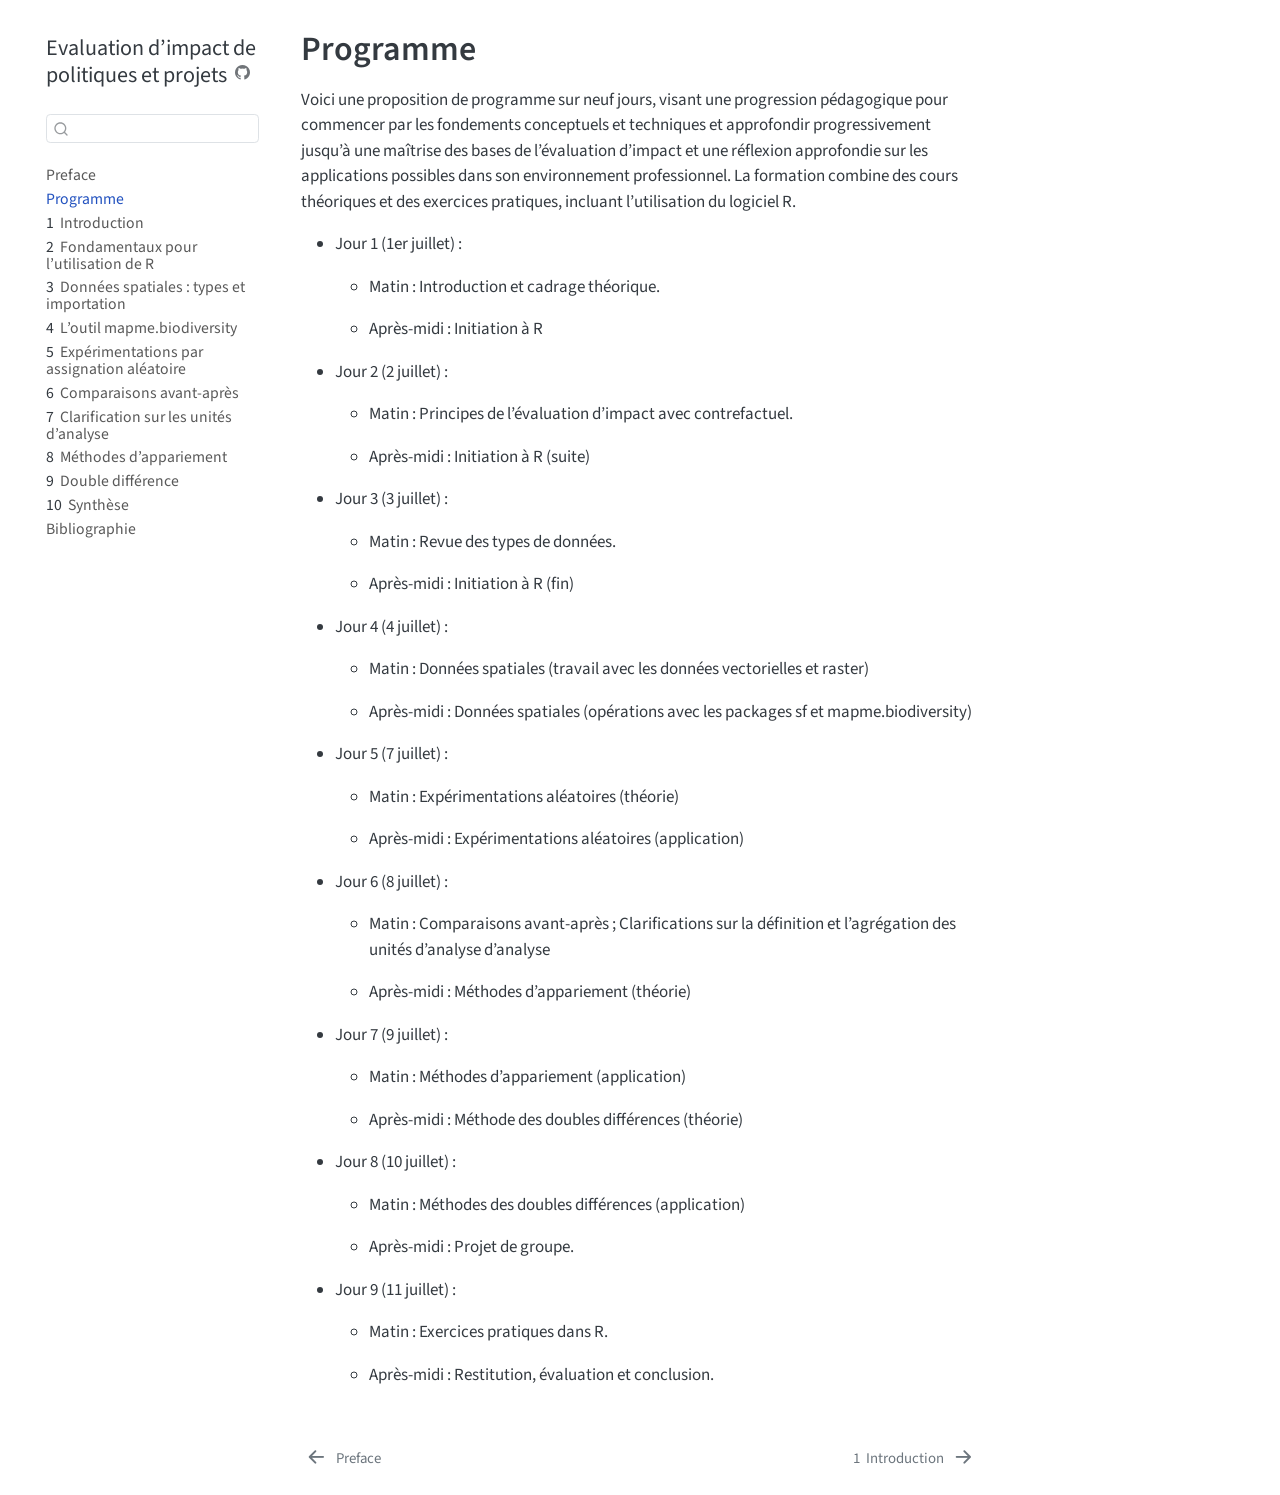
==== docs/00_programme.html @ 5f2aff47 "copy from statcap" ====
<!DOCTYPE html>
<html xmlns="http://www.w3.org/1999/xhtml" lang="en" xml:lang="en"><head>

<meta charset="utf-8">
<meta name="generator" content="quarto-1.6.42">

<meta name="viewport" content="width=device-width, initial-scale=1.0, user-scalable=yes">


<title>Programme – Evaluation d’impact de politiques et projets</title>
<style>
code{white-space: pre-wrap;}
span.smallcaps{font-variant: small-caps;}
div.columns{display: flex; gap: min(4vw, 1.5em);}
div.column{flex: auto; overflow-x: auto;}
div.hanging-indent{margin-left: 1.5em; text-indent: -1.5em;}
ul.task-list{list-style: none;}
ul.task-list li input[type="checkbox"] {
  width: 0.8em;
  margin: 0 0.8em 0.2em -1em; /* quarto-specific, see https://github.com/quarto-dev/quarto-cli/issues/4556 */ 
  vertical-align: middle;
}
</style>


<script src="site_libs/quarto-nav/quarto-nav.js"></script>
<script src="site_libs/quarto-nav/headroom.min.js"></script>
<script src="site_libs/clipboard/clipboard.min.js"></script>
<script src="site_libs/quarto-search/autocomplete.umd.js"></script>
<script src="site_libs/quarto-search/fuse.min.js"></script>
<script src="site_libs/quarto-search/quarto-search.js"></script>
<meta name="quarto:offset" content="./">
<link href="./01_introduction.html" rel="next">
<link href="./index.html" rel="prev">
<script src="site_libs/quarto-html/quarto.js"></script>
<script src="site_libs/quarto-html/popper.min.js"></script>
<script src="site_libs/quarto-html/tippy.umd.min.js"></script>
<script src="site_libs/quarto-html/anchor.min.js"></script>
<link href="site_libs/quarto-html/tippy.css" rel="stylesheet">
<link href="site_libs/quarto-html/quarto-syntax-highlighting-2f5df379a58b258e96c21c0638c20c03.css" rel="stylesheet" id="quarto-text-highlighting-styles">
<script src="site_libs/bootstrap/bootstrap.min.js"></script>
<link href="site_libs/bootstrap/bootstrap-icons.css" rel="stylesheet">
<link href="site_libs/bootstrap/bootstrap-8da5b4427184b79ecddefad3d342027e.min.css" rel="stylesheet" append-hash="true" id="quarto-bootstrap" data-mode="light">
<script id="quarto-search-options" type="application/json">{
  "location": "sidebar",
  "copy-button": false,
  "collapse-after": 3,
  "panel-placement": "start",
  "type": "textbox",
  "limit": 50,
  "keyboard-shortcut": [
    "f",
    "/",
    "s"
  ],
  "show-item-context": false,
  "language": {
    "search-no-results-text": "No results",
    "search-matching-documents-text": "matching documents",
    "search-copy-link-title": "Copy link to search",
    "search-hide-matches-text": "Hide additional matches",
    "search-more-match-text": "more match in this document",
    "search-more-matches-text": "more matches in this document",
    "search-clear-button-title": "Clear",
    "search-text-placeholder": "",
    "search-detached-cancel-button-title": "Cancel",
    "search-submit-button-title": "Submit",
    "search-label": "Search"
  }
}</script>


</head>

<body class="nav-sidebar floating">

<div id="quarto-search-results"></div>
  <header id="quarto-header" class="headroom fixed-top">
  <nav class="quarto-secondary-nav">
    <div class="container-fluid d-flex">
      <button type="button" class="quarto-btn-toggle btn" data-bs-toggle="collapse" role="button" data-bs-target=".quarto-sidebar-collapse-item" aria-controls="quarto-sidebar" aria-expanded="false" aria-label="Toggle sidebar navigation" onclick="if (window.quartoToggleHeadroom) { window.quartoToggleHeadroom(); }">
        <i class="bi bi-layout-text-sidebar-reverse"></i>
      </button>
        <nav class="quarto-page-breadcrumbs" aria-label="breadcrumb"><ol class="breadcrumb"><li class="breadcrumb-item"><a href="./00_programme.html">Programme</a></li></ol></nav>
        <a class="flex-grow-1" role="navigation" data-bs-toggle="collapse" data-bs-target=".quarto-sidebar-collapse-item" aria-controls="quarto-sidebar" aria-expanded="false" aria-label="Toggle sidebar navigation" onclick="if (window.quartoToggleHeadroom) { window.quartoToggleHeadroom(); }">      
        </a>
      <button type="button" class="btn quarto-search-button" aria-label="Search" onclick="window.quartoOpenSearch();">
        <i class="bi bi-search"></i>
      </button>
    </div>
  </nav>
</header>
<!-- content -->
<div id="quarto-content" class="quarto-container page-columns page-rows-contents page-layout-article">
<!-- sidebar -->
  <nav id="quarto-sidebar" class="sidebar collapse collapse-horizontal quarto-sidebar-collapse-item sidebar-navigation floating overflow-auto">
    <div class="pt-lg-2 mt-2 text-left sidebar-header">
    <div class="sidebar-title mb-0 py-0">
      <a href="./">Evaluation d’impact de politiques et projets</a> 
        <div class="sidebar-tools-main">
    <a href="https://github.com/BETSAKA/statcap_impact_training" title="Source Code" class="quarto-navigation-tool px-1" aria-label="Source Code"><i class="bi bi-github"></i></a>
</div>
    </div>
      </div>
        <div class="mt-2 flex-shrink-0 align-items-center">
        <div class="sidebar-search">
        <div id="quarto-search" class="" title="Search"></div>
        </div>
        </div>
    <div class="sidebar-menu-container"> 
    <ul class="list-unstyled mt-1">
        <li class="sidebar-item">
  <div class="sidebar-item-container"> 
  <a href="./index.html" class="sidebar-item-text sidebar-link">
 <span class="menu-text">Preface</span></a>
  </div>
</li>
        <li class="sidebar-item">
  <div class="sidebar-item-container"> 
  <a href="./00_programme.html" class="sidebar-item-text sidebar-link active">
 <span class="menu-text">Programme</span></a>
  </div>
</li>
        <li class="sidebar-item">
  <div class="sidebar-item-container"> 
  <a href="./01_introduction.html" class="sidebar-item-text sidebar-link">
 <span class="menu-text"><span class="chapter-number">1</span>&nbsp; <span class="chapter-title">Introduction</span></span></a>
  </div>
</li>
        <li class="sidebar-item">
  <div class="sidebar-item-container"> 
  <a href="./02_bases_R.html" class="sidebar-item-text sidebar-link">
 <span class="menu-text"><span class="chapter-number">2</span>&nbsp; <span class="chapter-title">Fondamentaux pour l’utilisation de R</span></span></a>
  </div>
</li>
        <li class="sidebar-item">
  <div class="sidebar-item-container"> 
  <a href="./03_geodata.html" class="sidebar-item-text sidebar-link">
 <span class="menu-text"><span class="chapter-number">3</span>&nbsp; <span class="chapter-title">Données spatiales : types et importation</span></span></a>
  </div>
</li>
        <li class="sidebar-item">
  <div class="sidebar-item-container"> 
  <a href="./04_mapme_biodiversity.html" class="sidebar-item-text sidebar-link">
 <span class="menu-text"><span class="chapter-number">4</span>&nbsp; <span class="chapter-title">L’outil mapme.biodiversity</span></span></a>
  </div>
</li>
        <li class="sidebar-item">
  <div class="sidebar-item-container"> 
  <a href="./05_experimentations_aleatoires.html" class="sidebar-item-text sidebar-link">
 <span class="menu-text"><span class="chapter-number">5</span>&nbsp; <span class="chapter-title">Expérimentations par assignation aléatoire</span></span></a>
  </div>
</li>
        <li class="sidebar-item">
  <div class="sidebar-item-container"> 
  <a href="./06_avant_apres.html" class="sidebar-item-text sidebar-link">
 <span class="menu-text"><span class="chapter-number">6</span>&nbsp; <span class="chapter-title">Comparaisons avant-après</span></span></a>
  </div>
</li>
        <li class="sidebar-item">
  <div class="sidebar-item-container"> 
  <a href="./07_unites_analyse.html" class="sidebar-item-text sidebar-link">
 <span class="menu-text"><span class="chapter-number">7</span>&nbsp; <span class="chapter-title">Clarification sur les unités d’analyse</span></span></a>
  </div>
</li>
        <li class="sidebar-item">
  <div class="sidebar-item-container"> 
  <a href="./08_appariement.html" class="sidebar-item-text sidebar-link">
 <span class="menu-text"><span class="chapter-number">8</span>&nbsp; <span class="chapter-title">Méthodes d’appariement</span></span></a>
  </div>
</li>
        <li class="sidebar-item">
  <div class="sidebar-item-container"> 
  <a href="./09_double_difference.html" class="sidebar-item-text sidebar-link">
 <span class="menu-text"><span class="chapter-number">9</span>&nbsp; <span class="chapter-title">Double différence</span></span></a>
  </div>
</li>
        <li class="sidebar-item">
  <div class="sidebar-item-container"> 
  <a href="./10_synthese.html" class="sidebar-item-text sidebar-link">
 <span class="menu-text"><span class="chapter-number">10</span>&nbsp; <span class="chapter-title">Synthèse</span></span></a>
  </div>
</li>
        <li class="sidebar-item">
  <div class="sidebar-item-container"> 
  <a href="./11_references.html" class="sidebar-item-text sidebar-link">
 <span class="menu-text">Bibliographie</span></a>
  </div>
</li>
    </ul>
    </div>
</nav>
<div id="quarto-sidebar-glass" class="quarto-sidebar-collapse-item" data-bs-toggle="collapse" data-bs-target=".quarto-sidebar-collapse-item"></div>
<!-- margin-sidebar -->
    <div id="quarto-margin-sidebar" class="sidebar margin-sidebar zindex-bottom">
        
    </div>
<!-- main -->
<main class="content" id="quarto-document-content">

<header id="title-block-header" class="quarto-title-block default">
<div class="quarto-title">
<h1 class="title">Programme</h1>
</div>



<div class="quarto-title-meta">

    
  
    
  </div>
  


</header>


<p>Voici une proposition de programme sur neuf jours, visant une progression pédagogique pour commencer par les fondements conceptuels et techniques et approfondir progressivement jusqu’à une maîtrise des bases de l’évaluation d’impact et une réflexion approfondie sur les applications possibles dans son environnement professionnel. La formation combine des cours théoriques et des exercices pratiques, incluant l’utilisation du logiciel R.</p>
<ul>
<li><p>Jour 1 (1er juillet) :</p>
<ul>
<li><p>Matin : Introduction et cadrage théorique.</p></li>
<li><p>Après-midi : Initiation à R</p></li>
</ul></li>
<li><p>Jour 2 (2 juillet) :</p>
<ul>
<li><p>Matin : Principes de l’évaluation d’impact avec contrefactuel.</p></li>
<li><p>Après-midi : Initiation à R (suite)</p></li>
</ul></li>
<li><p>Jour 3 (3 juillet) :</p>
<ul>
<li><p>Matin : Revue des types de données.</p></li>
<li><p>Après-midi : Initiation à R (fin)</p></li>
</ul></li>
<li><p>Jour 4 (4 juillet) :</p>
<ul>
<li><p>Matin : Données spatiales (travail avec les données vectorielles et raster)</p></li>
<li><p>Après-midi : Données spatiales (opérations avec les packages sf et mapme.biodiversity)</p></li>
</ul></li>
<li><p>Jour 5 (7 juillet) :</p>
<ul>
<li><p>Matin : Expérimentations aléatoires (théorie)</p></li>
<li><p>Après-midi : Expérimentations aléatoires (application)</p></li>
</ul></li>
<li><p>Jour 6 (8 juillet) :</p>
<ul>
<li><p>Matin : Comparaisons avant-après ; Clarifications sur la définition et l’agrégation des unités d’analyse d’analyse</p></li>
<li><p>Après-midi : Méthodes d’appariement (théorie)</p></li>
</ul></li>
<li><p>Jour 7 (9 juillet) :</p>
<ul>
<li><p>Matin : Méthodes d’appariement (application)</p></li>
<li><p>Après-midi : Méthode des doubles différences (théorie)</p></li>
</ul></li>
<li><p>Jour 8 (10 juillet) :</p>
<ul>
<li><p>Matin : Méthodes des doubles différences (application)</p></li>
<li><p>Après-midi : Projet de groupe.</p></li>
</ul></li>
<li><p>Jour 9 (11 juillet) :</p>
<ul>
<li><p>Matin : Exercices pratiques dans R.</p></li>
<li><p>Après-midi : Restitution, évaluation et conclusion.</p></li>
</ul></li>
</ul>



</main> <!-- /main -->
<script id="quarto-html-after-body" type="application/javascript">
window.document.addEventListener("DOMContentLoaded", function (event) {
  const toggleBodyColorMode = (bsSheetEl) => {
    const mode = bsSheetEl.getAttribute("data-mode");
    const bodyEl = window.document.querySelector("body");
    if (mode === "dark") {
      bodyEl.classList.add("quarto-dark");
      bodyEl.classList.remove("quarto-light");
    } else {
      bodyEl.classList.add("quarto-light");
      bodyEl.classList.remove("quarto-dark");
    }
  }
  const toggleBodyColorPrimary = () => {
    const bsSheetEl = window.document.querySelector("link#quarto-bootstrap");
    if (bsSheetEl) {
      toggleBodyColorMode(bsSheetEl);
    }
  }
  toggleBodyColorPrimary();  
  const icon = "";
  const anchorJS = new window.AnchorJS();
  anchorJS.options = {
    placement: 'right',
    icon: icon
  };
  anchorJS.add('.anchored');
  const isCodeAnnotation = (el) => {
    for (const clz of el.classList) {
      if (clz.startsWith('code-annotation-')) {                     
        return true;
      }
    }
    return false;
  }
  const onCopySuccess = function(e) {
    // button target
    const button = e.trigger;
    // don't keep focus
    button.blur();
    // flash "checked"
    button.classList.add('code-copy-button-checked');
    var currentTitle = button.getAttribute("title");
    button.setAttribute("title", "Copied!");
    let tooltip;
    if (window.bootstrap) {
      button.setAttribute("data-bs-toggle", "tooltip");
      button.setAttribute("data-bs-placement", "left");
      button.setAttribute("data-bs-title", "Copied!");
      tooltip = new bootstrap.Tooltip(button, 
        { trigger: "manual", 
          customClass: "code-copy-button-tooltip",
          offset: [0, -8]});
      tooltip.show();    
    }
    setTimeout(function() {
      if (tooltip) {
        tooltip.hide();
        button.removeAttribute("data-bs-title");
        button.removeAttribute("data-bs-toggle");
        button.removeAttribute("data-bs-placement");
      }
      button.setAttribute("title", currentTitle);
      button.classList.remove('code-copy-button-checked');
    }, 1000);
    // clear code selection
    e.clearSelection();
  }
  const getTextToCopy = function(trigger) {
      const codeEl = trigger.previousElementSibling.cloneNode(true);
      for (const childEl of codeEl.children) {
        if (isCodeAnnotation(childEl)) {
          childEl.remove();
        }
      }
      return codeEl.innerText;
  }
  const clipboard = new window.ClipboardJS('.code-copy-button:not([data-in-quarto-modal])', {
    text: getTextToCopy
  });
  clipboard.on('success', onCopySuccess);
  if (window.document.getElementById('quarto-embedded-source-code-modal')) {
    const clipboardModal = new window.ClipboardJS('.code-copy-button[data-in-quarto-modal]', {
      text: getTextToCopy,
      container: window.document.getElementById('quarto-embedded-source-code-modal')
    });
    clipboardModal.on('success', onCopySuccess);
  }
    var localhostRegex = new RegExp(/^(?:http|https):\/\/localhost\:?[0-9]*\//);
    var mailtoRegex = new RegExp(/^mailto:/);
      var filterRegex = new RegExp("https:\/\/github\.com\/BETSAKA\/statcap_impact_training\/");
    var isInternal = (href) => {
        return filterRegex.test(href) || localhostRegex.test(href) || mailtoRegex.test(href);
    }
    // Inspect non-navigation links and adorn them if external
 	var links = window.document.querySelectorAll('a[href]:not(.nav-link):not(.navbar-brand):not(.toc-action):not(.sidebar-link):not(.sidebar-item-toggle):not(.pagination-link):not(.no-external):not([aria-hidden]):not(.dropdown-item):not(.quarto-navigation-tool):not(.about-link)');
    for (var i=0; i<links.length; i++) {
      const link = links[i];
      if (!isInternal(link.href)) {
        // undo the damage that might have been done by quarto-nav.js in the case of
        // links that we want to consider external
        if (link.dataset.originalHref !== undefined) {
          link.href = link.dataset.originalHref;
        }
      }
    }
  function tippyHover(el, contentFn, onTriggerFn, onUntriggerFn) {
    const config = {
      allowHTML: true,
      maxWidth: 500,
      delay: 100,
      arrow: false,
      appendTo: function(el) {
          return el.parentElement;
      },
      interactive: true,
      interactiveBorder: 10,
      theme: 'quarto',
      placement: 'bottom-start',
    };
    if (contentFn) {
      config.content = contentFn;
    }
    if (onTriggerFn) {
      config.onTrigger = onTriggerFn;
    }
    if (onUntriggerFn) {
      config.onUntrigger = onUntriggerFn;
    }
    window.tippy(el, config); 
  }
  const noterefs = window.document.querySelectorAll('a[role="doc-noteref"]');
  for (var i=0; i<noterefs.length; i++) {
    const ref = noterefs[i];
    tippyHover(ref, function() {
      // use id or data attribute instead here
      let href = ref.getAttribute('data-footnote-href') || ref.getAttribute('href');
      try { href = new URL(href).hash; } catch {}
      const id = href.replace(/^#\/?/, "");
      const note = window.document.getElementById(id);
      if (note) {
        return note.innerHTML;
      } else {
        return "";
      }
    });
  }
  const xrefs = window.document.querySelectorAll('a.quarto-xref');
  const processXRef = (id, note) => {
    // Strip column container classes
    const stripColumnClz = (el) => {
      el.classList.remove("page-full", "page-columns");
      if (el.children) {
        for (const child of el.children) {
          stripColumnClz(child);
        }
      }
    }
    stripColumnClz(note)
    if (id === null || id.startsWith('sec-')) {
      // Special case sections, only their first couple elements
      const container = document.createElement("div");
      if (note.children && note.children.length > 2) {
        container.appendChild(note.children[0].cloneNode(true));
        for (let i = 1; i < note.children.length; i++) {
          const child = note.children[i];
          if (child.tagName === "P" && child.innerText === "") {
            continue;
          } else {
            container.appendChild(child.cloneNode(true));
            break;
          }
        }
        if (window.Quarto?.typesetMath) {
          window.Quarto.typesetMath(container);
        }
        return container.innerHTML
      } else {
        if (window.Quarto?.typesetMath) {
          window.Quarto.typesetMath(note);
        }
        return note.innerHTML;
      }
    } else {
      // Remove any anchor links if they are present
      const anchorLink = note.querySelector('a.anchorjs-link');
      if (anchorLink) {
        anchorLink.remove();
      }
      if (window.Quarto?.typesetMath) {
        window.Quarto.typesetMath(note);
      }
      if (note.classList.contains("callout")) {
        return note.outerHTML;
      } else {
        return note.innerHTML;
      }
    }
  }
  for (var i=0; i<xrefs.length; i++) {
    const xref = xrefs[i];
    tippyHover(xref, undefined, function(instance) {
      instance.disable();
      let url = xref.getAttribute('href');
      let hash = undefined; 
      if (url.startsWith('#')) {
        hash = url;
      } else {
        try { hash = new URL(url).hash; } catch {}
      }
      if (hash) {
        const id = hash.replace(/^#\/?/, "");
        const note = window.document.getElementById(id);
        if (note !== null) {
          try {
            const html = processXRef(id, note.cloneNode(true));
            instance.setContent(html);
          } finally {
            instance.enable();
            instance.show();
          }
        } else {
          // See if we can fetch this
          fetch(url.split('#')[0])
          .then(res => res.text())
          .then(html => {
            const parser = new DOMParser();
            const htmlDoc = parser.parseFromString(html, "text/html");
            const note = htmlDoc.getElementById(id);
            if (note !== null) {
              const html = processXRef(id, note);
              instance.setContent(html);
            } 
          }).finally(() => {
            instance.enable();
            instance.show();
          });
        }
      } else {
        // See if we can fetch a full url (with no hash to target)
        // This is a special case and we should probably do some content thinning / targeting
        fetch(url)
        .then(res => res.text())
        .then(html => {
          const parser = new DOMParser();
          const htmlDoc = parser.parseFromString(html, "text/html");
          const note = htmlDoc.querySelector('main.content');
          if (note !== null) {
            // This should only happen for chapter cross references
            // (since there is no id in the URL)
            // remove the first header
            if (note.children.length > 0 && note.children[0].tagName === "HEADER") {
              note.children[0].remove();
            }
            const html = processXRef(null, note);
            instance.setContent(html);
          } 
        }).finally(() => {
          instance.enable();
          instance.show();
        });
      }
    }, function(instance) {
    });
  }
      let selectedAnnoteEl;
      const selectorForAnnotation = ( cell, annotation) => {
        let cellAttr = 'data-code-cell="' + cell + '"';
        let lineAttr = 'data-code-annotation="' +  annotation + '"';
        const selector = 'span[' + cellAttr + '][' + lineAttr + ']';
        return selector;
      }
      const selectCodeLines = (annoteEl) => {
        const doc = window.document;
        const targetCell = annoteEl.getAttribute("data-target-cell");
        const targetAnnotation = annoteEl.getAttribute("data-target-annotation");
        const annoteSpan = window.document.querySelector(selectorForAnnotation(targetCell, targetAnnotation));
        const lines = annoteSpan.getAttribute("data-code-lines").split(",");
        const lineIds = lines.map((line) => {
          return targetCell + "-" + line;
        })
        let top = null;
        let height = null;
        let parent = null;
        if (lineIds.length > 0) {
            //compute the position of the single el (top and bottom and make a div)
            const el = window.document.getElementById(lineIds[0]);
            top = el.offsetTop;
            height = el.offsetHeight;
            parent = el.parentElement.parentElement;
          if (lineIds.length > 1) {
            const lastEl = window.document.getElementById(lineIds[lineIds.length - 1]);
            const bottom = lastEl.offsetTop + lastEl.offsetHeight;
            height = bottom - top;
          }
          if (top !== null && height !== null && parent !== null) {
            // cook up a div (if necessary) and position it 
            let div = window.document.getElementById("code-annotation-line-highlight");
            if (div === null) {
              div = window.document.createElement("div");
              div.setAttribute("id", "code-annotation-line-highlight");
              div.style.position = 'absolute';
              parent.appendChild(div);
            }
            div.style.top = top - 2 + "px";
            div.style.height = height + 4 + "px";
            div.style.left = 0;
            let gutterDiv = window.document.getElementById("code-annotation-line-highlight-gutter");
            if (gutterDiv === null) {
              gutterDiv = window.document.createElement("div");
              gutterDiv.setAttribute("id", "code-annotation-line-highlight-gutter");
              gutterDiv.style.position = 'absolute';
              const codeCell = window.document.getElementById(targetCell);
              const gutter = codeCell.querySelector('.code-annotation-gutter');
              gutter.appendChild(gutterDiv);
            }
            gutterDiv.style.top = top - 2 + "px";
            gutterDiv.style.height = height + 4 + "px";
          }
          selectedAnnoteEl = annoteEl;
        }
      };
      const unselectCodeLines = () => {
        const elementsIds = ["code-annotation-line-highlight", "code-annotation-line-highlight-gutter"];
        elementsIds.forEach((elId) => {
          const div = window.document.getElementById(elId);
          if (div) {
            div.remove();
          }
        });
        selectedAnnoteEl = undefined;
      };
        // Handle positioning of the toggle
    window.addEventListener(
      "resize",
      throttle(() => {
        elRect = undefined;
        if (selectedAnnoteEl) {
          selectCodeLines(selectedAnnoteEl);
        }
      }, 10)
    );
    function throttle(fn, ms) {
    let throttle = false;
    let timer;
      return (...args) => {
        if(!throttle) { // first call gets through
            fn.apply(this, args);
            throttle = true;
        } else { // all the others get throttled
            if(timer) clearTimeout(timer); // cancel #2
            timer = setTimeout(() => {
              fn.apply(this, args);
              timer = throttle = false;
            }, ms);
        }
      };
    }
      // Attach click handler to the DT
      const annoteDls = window.document.querySelectorAll('dt[data-target-cell]');
      for (const annoteDlNode of annoteDls) {
        annoteDlNode.addEventListener('click', (event) => {
          const clickedEl = event.target;
          if (clickedEl !== selectedAnnoteEl) {
            unselectCodeLines();
            const activeEl = window.document.querySelector('dt[data-target-cell].code-annotation-active');
            if (activeEl) {
              activeEl.classList.remove('code-annotation-active');
            }
            selectCodeLines(clickedEl);
            clickedEl.classList.add('code-annotation-active');
          } else {
            // Unselect the line
            unselectCodeLines();
            clickedEl.classList.remove('code-annotation-active');
          }
        });
      }
  const findCites = (el) => {
    const parentEl = el.parentElement;
    if (parentEl) {
      const cites = parentEl.dataset.cites;
      if (cites) {
        return {
          el,
          cites: cites.split(' ')
        };
      } else {
        return findCites(el.parentElement)
      }
    } else {
      return undefined;
    }
  };
  var bibliorefs = window.document.querySelectorAll('a[role="doc-biblioref"]');
  for (var i=0; i<bibliorefs.length; i++) {
    const ref = bibliorefs[i];
    const citeInfo = findCites(ref);
    if (citeInfo) {
      tippyHover(citeInfo.el, function() {
        var popup = window.document.createElement('div');
        citeInfo.cites.forEach(function(cite) {
          var citeDiv = window.document.createElement('div');
          citeDiv.classList.add('hanging-indent');
          citeDiv.classList.add('csl-entry');
          var biblioDiv = window.document.getElementById('ref-' + cite);
          if (biblioDiv) {
            citeDiv.innerHTML = biblioDiv.innerHTML;
          }
          popup.appendChild(citeDiv);
        });
        return popup.innerHTML;
      });
    }
  }
});
</script>
<nav class="page-navigation">
  <div class="nav-page nav-page-previous">
      <a href="./index.html" class="pagination-link" aria-label="Preface">
        <i class="bi bi-arrow-left-short"></i> <span class="nav-page-text">Preface</span>
      </a>          
  </div>
  <div class="nav-page nav-page-next">
      <a href="./01_introduction.html" class="pagination-link" aria-label="Introduction">
        <span class="nav-page-text"><span class="chapter-number">1</span>&nbsp; <span class="chapter-title">Introduction</span></span> <i class="bi bi-arrow-right-short"></i>
      </a>
  </div>
</nav>
</div> <!-- /content -->




</body></html>
---- docs/site_libs/quarto-html/tippy.css ----
.tippy-box[data-animation=fade][data-state=hidden]{opacity:0}[data-tippy-root]{max-width:calc(100vw - 10px)}.tippy-box{position:relative;background-color:#333;color:#fff;border-radius:4px;font-size:14px;line-height:1.4;white-space:normal;outline:0;transition-property:transform,visibility,opacity}.tippy-box[data-placement^=top]>.tippy-arrow{bottom:0}.tippy-box[data-placement^=top]>.tippy-arrow:before{bottom:-7px;left:0;border-width:8px 8px 0;border-top-color:initial;transform-origin:center top}.tippy-box[data-placement^=bottom]>.tippy-arrow{top:0}.tippy-box[data-placement^=bottom]>.tippy-arrow:before{top:-7px;left:0;border-width:0 8px 8px;border-bottom-color:initial;transform-origin:center bottom}.tippy-box[data-placement^=left]>.tippy-arrow{right:0}.tippy-box[data-placement^=left]>.tippy-arrow:before{border-width:8px 0 8px 8px;border-left-color:initial;right:-7px;transform-origin:center left}.tippy-box[data-placement^=right]>.tippy-arrow{left:0}.tippy-box[data-placement^=right]>.tippy-arrow:before{left:-7px;border-width:8px 8px 8px 0;border-right-color:initial;transform-origin:center right}.tippy-box[data-inertia][data-state=visible]{transition-timing-function:cubic-bezier(.54,1.5,.38,1.11)}.tippy-arrow{width:16px;height:16px;color:#333}.tippy-arrow:before{content:"";position:absolute;border-color:transparent;border-style:solid}.tippy-content{position:relative;padding:5px 9px;z-index:1}
---- docs/site_libs/quarto-html/quarto-syntax-highlighting-2f5df379a58b258e96c21c0638c20c03.css ----
/* quarto syntax highlight colors */
:root {
  --quarto-hl-ot-color: #003B4F;
  --quarto-hl-at-color: #657422;
  --quarto-hl-ss-color: #20794D;
  --quarto-hl-an-color: #5E5E5E;
  --quarto-hl-fu-color: #4758AB;
  --quarto-hl-st-color: #20794D;
  --quarto-hl-cf-color: #003B4F;
  --quarto-hl-op-color: #5E5E5E;
  --quarto-hl-er-color: #AD0000;
  --quarto-hl-bn-color: #AD0000;
  --quarto-hl-al-color: #AD0000;
  --quarto-hl-va-color: #111111;
  --quarto-hl-bu-color: inherit;
  --quarto-hl-ex-color: inherit;
  --quarto-hl-pp-color: #AD0000;
  --quarto-hl-in-color: #5E5E5E;
  --quarto-hl-vs-color: #20794D;
  --quarto-hl-wa-color: #5E5E5E;
  --quarto-hl-do-color: #5E5E5E;
  --quarto-hl-im-color: #00769E;
  --quarto-hl-ch-color: #20794D;
  --quarto-hl-dt-color: #AD0000;
  --quarto-hl-fl-color: #AD0000;
  --quarto-hl-co-color: #5E5E5E;
  --quarto-hl-cv-color: #5E5E5E;
  --quarto-hl-cn-color: #8f5902;
  --quarto-hl-sc-color: #5E5E5E;
  --quarto-hl-dv-color: #AD0000;
  --quarto-hl-kw-color: #003B4F;
}

/* other quarto variables */
:root {
  --quarto-font-monospace: SFMono-Regular, Menlo, Monaco, Consolas, "Liberation Mono", "Courier New", monospace;
}

pre > code.sourceCode > span {
  color: #003B4F;
}

code span {
  color: #003B4F;
}

code.sourceCode > span {
  color: #003B4F;
}

div.sourceCode,
div.sourceCode pre.sourceCode {
  color: #003B4F;
}

code span.ot {
  color: #003B4F;
  font-style: inherit;
}

code span.at {
  color: #657422;
  font-style: inherit;
}

code span.ss {
  color: #20794D;
  font-style: inherit;
}

code span.an {
  color: #5E5E5E;
  font-style: inherit;
}

code span.fu {
  color: #4758AB;
  font-style: inherit;
}

code span.st {
  color: #20794D;
  font-style: inherit;
}

code span.cf {
  color: #003B4F;
  font-weight: bold;
  font-style: inherit;
}

code span.op {
  color: #5E5E5E;
  font-style: inherit;
}

code span.er {
  color: #AD0000;
  font-style: inherit;
}

code span.bn {
  color: #AD0000;
  font-style: inherit;
}

code span.al {
  color: #AD0000;
  font-style: inherit;
}

code span.va {
  color: #111111;
  font-style: inherit;
}

code span.bu {
  font-style: inherit;
}

code span.ex {
  font-style: inherit;
}

code span.pp {
  color: #AD0000;
  font-style: inherit;
}

code span.in {
  color: #5E5E5E;
  font-style: inherit;
}

code span.vs {
  color: #20794D;
  font-style: inherit;
}

code span.wa {
  color: #5E5E5E;
  font-style: italic;
}

code span.do {
  color: #5E5E5E;
  font-style: italic;
}

code span.im {
  color: #00769E;
  font-style: inherit;
}

code span.ch {
  color: #20794D;
  font-style: inherit;
}

code span.dt {
  color: #AD0000;
  font-style: inherit;
}

code span.fl {
  color: #AD0000;
  font-style: inherit;
}

code span.co {
  color: #5E5E5E;
  font-style: inherit;
}

code span.cv {
  color: #5E5E5E;
  font-style: italic;
}

code span.cn {
  color: #8f5902;
  font-style: inherit;
}

code span.sc {
  color: #5E5E5E;
  font-style: inherit;
}

code span.dv {
  color: #AD0000;
  font-style: inherit;
}

code span.kw {
  color: #003B4F;
  font-weight: bold;
  font-style: inherit;
}

.prevent-inlining {
  content: "</";
}

/*# sourceMappingURL=35eb38a806ee71ea6d2563be2308c832.css.map */
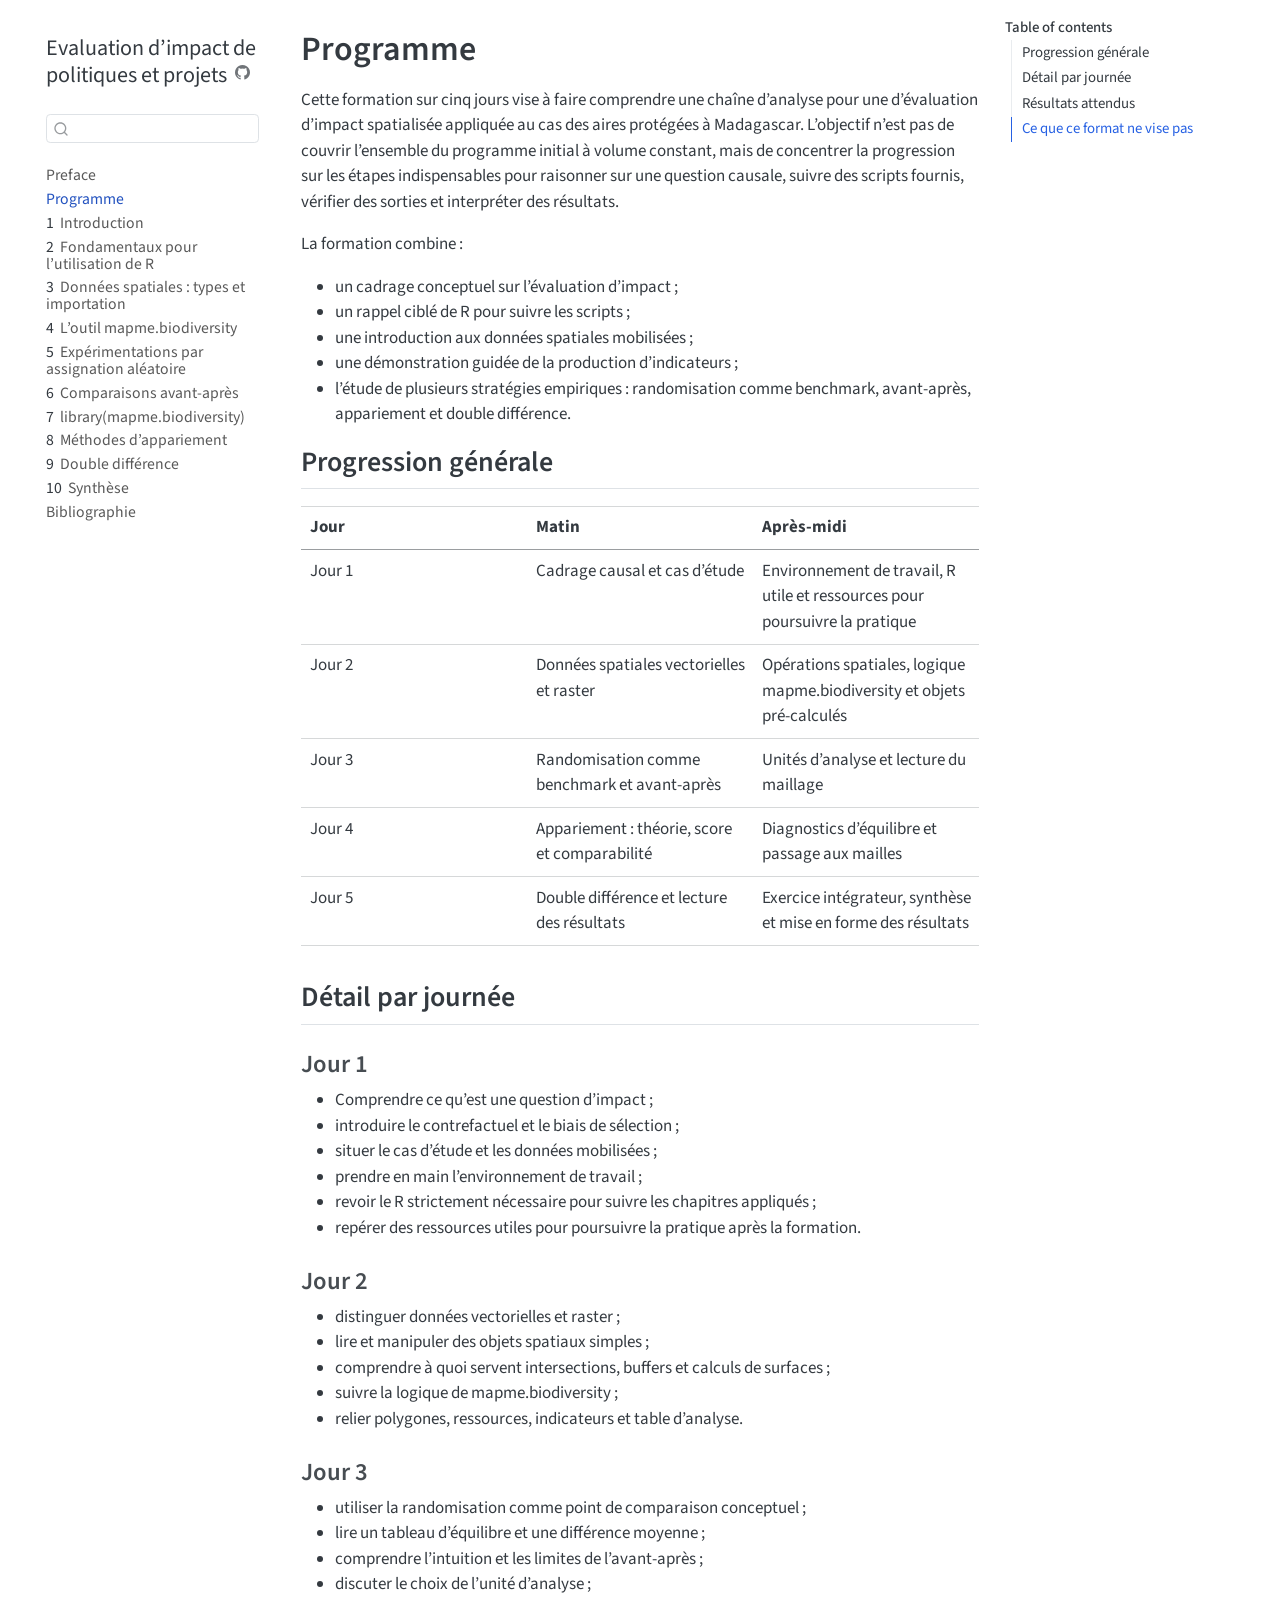
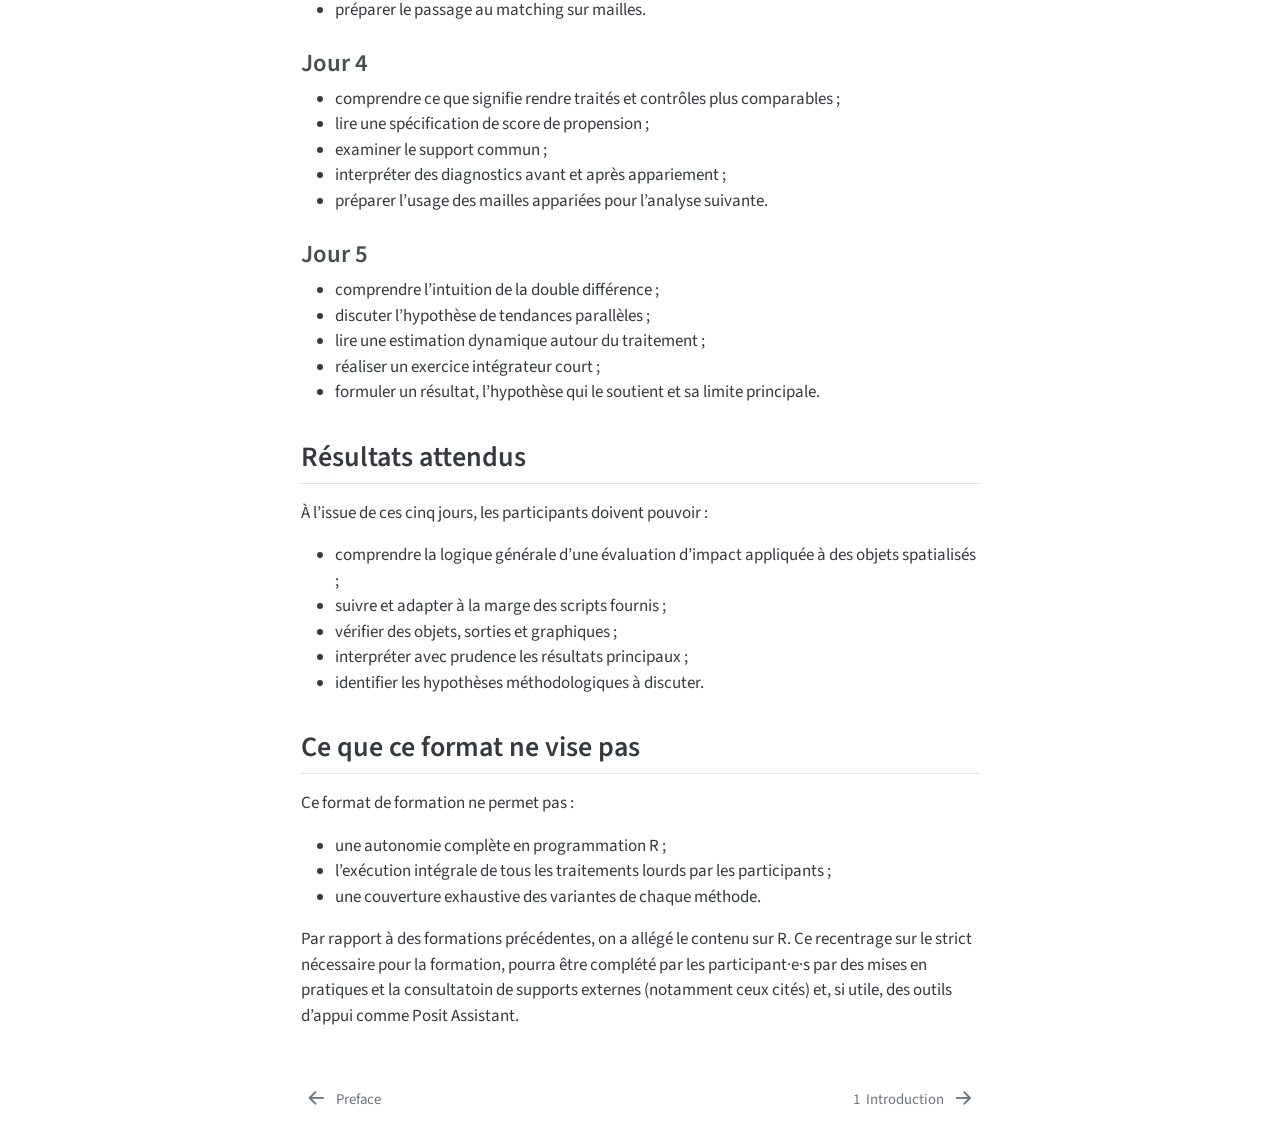
==== commit cd8f68ba: "rerender" ====
--- a/docs/00_programme.html
+++ b/docs/00_programme.html
@@ -2,13 +2,16 @@
 <html xmlns="http://www.w3.org/1999/xhtml" lang="en" xml:lang="en"><head>
 
 <meta charset="utf-8">
-<meta name="generator" content="quarto-1.6.42">
+<meta name="generator" content="quarto-1.9.37">
 
 <meta name="viewport" content="width=device-width, initial-scale=1.0, user-scalable=yes">
 
 
 <title>Programme – Evaluation d’impact de politiques et projets</title>
 <style>
+/* Default styles provided by pandoc.
+** See https://pandoc.org/MANUAL.html#variables-for-html for config info.
+*/
 code{white-space: pre-wrap;}
 span.smallcaps{font-variant: small-caps;}
 div.columns{display: flex; gap: min(4vw, 1.5em);}
@@ -32,15 +35,16 @@
 <meta name="quarto:offset" content="./">
 <link href="./01_introduction.html" rel="next">
 <link href="./index.html" rel="prev">
-<script src="site_libs/quarto-html/quarto.js"></script>
+<script src="site_libs/quarto-html/quarto.js" type="module"></script>
+<script src="site_libs/quarto-html/tabsets/tabsets.js" type="module"></script>
 <script src="site_libs/quarto-html/popper.min.js"></script>
 <script src="site_libs/quarto-html/tippy.umd.min.js"></script>
 <script src="site_libs/quarto-html/anchor.min.js"></script>
 <link href="site_libs/quarto-html/tippy.css" rel="stylesheet">
-<link href="site_libs/quarto-html/quarto-syntax-highlighting-2f5df379a58b258e96c21c0638c20c03.css" rel="stylesheet" id="quarto-text-highlighting-styles">
+<link href="site_libs/quarto-html/quarto-syntax-highlighting-7f8f88aac4f3542376d5c11b86a4c14d.css" rel="stylesheet" id="quarto-text-highlighting-styles">
 <script src="site_libs/bootstrap/bootstrap.min.js"></script>
 <link href="site_libs/bootstrap/bootstrap-icons.css" rel="stylesheet">
-<link href="site_libs/bootstrap/bootstrap-8da5b4427184b79ecddefad3d342027e.min.css" rel="stylesheet" append-hash="true" id="quarto-bootstrap" data-mode="light">
+<link href="site_libs/bootstrap/bootstrap-42dbb3e0b7494ecd87b8c353a4276dc5.min.css" rel="stylesheet" append-hash="true" id="quarto-bootstrap" data-mode="light">
 <script id="quarto-search-options" type="application/json">{
   "location": "sidebar",
   "copy-button": false,
@@ -72,7 +76,7 @@
 
 </head>
 
-<body class="nav-sidebar floating">
+<body class="nav-sidebar floating quarto-light">
 
 <div id="quarto-search-results"></div>
   <header id="quarto-header" class="headroom fixed-top">
@@ -160,7 +164,7 @@
         <li class="sidebar-item">
   <div class="sidebar-item-container"> 
   <a href="./07_unites_analyse.html" class="sidebar-item-text sidebar-link">
- <span class="menu-text"><span class="chapter-number">7</span>&nbsp; <span class="chapter-title">Clarification sur les unités d’analyse</span></span></a>
+ <span class="menu-text"><span class="chapter-number">7</span>&nbsp; <span class="chapter-title">library(mapme.biodiversity)</span></span></a>
   </div>
 </li>
         <li class="sidebar-item">
@@ -192,8 +196,24 @@
 </nav>
 <div id="quarto-sidebar-glass" class="quarto-sidebar-collapse-item" data-bs-toggle="collapse" data-bs-target=".quarto-sidebar-collapse-item"></div>
 <!-- margin-sidebar -->
-    <div id="quarto-margin-sidebar" class="sidebar margin-sidebar zindex-bottom">
-        
+    <div id="quarto-margin-sidebar" class="sidebar margin-sidebar">
+        <nav id="TOC" role="doc-toc" class="toc-active">
+    <h2 id="toc-title">Table of contents</h2>
+   
+  <ul>
+  <li><a href="#progression-générale" id="toc-progression-générale" class="nav-link active" data-scroll-target="#progression-générale">Progression générale</a></li>
+  <li><a href="#détail-par-journée" id="toc-détail-par-journée" class="nav-link" data-scroll-target="#détail-par-journée">Détail par journée</a>
+  <ul class="collapse">
+  <li><a href="#jour-1" id="toc-jour-1" class="nav-link" data-scroll-target="#jour-1">Jour 1</a></li>
+  <li><a href="#jour-2" id="toc-jour-2" class="nav-link" data-scroll-target="#jour-2">Jour 2</a></li>
+  <li><a href="#jour-3" id="toc-jour-3" class="nav-link" data-scroll-target="#jour-3">Jour 3</a></li>
+  <li><a href="#jour-4" id="toc-jour-4" class="nav-link" data-scroll-target="#jour-4">Jour 4</a></li>
+  <li><a href="#jour-5" id="toc-jour-5" class="nav-link" data-scroll-target="#jour-5">Jour 5</a></li>
+  </ul></li>
+  <li><a href="#résultats-attendus" id="toc-résultats-attendus" class="nav-link" data-scroll-target="#résultats-attendus">Résultats attendus</a></li>
+  <li><a href="#ce-que-ce-format-ne-vise-pas" id="toc-ce-que-ce-format-ne-vise-pas" class="nav-link" data-scroll-target="#ce-que-ce-format-ne-vise-pas">Ce que ce format ne vise pas</a></li>
+  </ul>
+</nav>
     </div>
 <!-- main -->
 <main class="content" id="quarto-document-content">
@@ -217,289 +237,376 @@
 </header>
 
 
-<p>Voici une proposition de programme sur neuf jours, visant une progression pédagogique pour commencer par les fondements conceptuels et techniques et approfondir progressivement jusqu’à une maîtrise des bases de l’évaluation d’impact et une réflexion approfondie sur les applications possibles dans son environnement professionnel. La formation combine des cours théoriques et des exercices pratiques, incluant l’utilisation du logiciel R.</p>
+<p>Cette formation sur cinq jours vise à faire comprendre une chaîne d’analyse pour une d’évaluation d’impact spatialisée appliquée au cas des aires protégées à Madagascar. L’objectif n’est pas de couvrir l’ensemble du programme initial à volume constant, mais de concentrer la progression sur les étapes indispensables pour raisonner sur une question causale, suivre des scripts fournis, vérifier des sorties et interpréter des résultats.</p>
+<p>La formation combine :</p>
 <ul>
-<li><p>Jour 1 (1er juillet) :</p>
+<li>un cadrage conceptuel sur l’évaluation d’impact ;</li>
+<li>un rappel ciblé de R pour suivre les scripts ;</li>
+<li>une introduction aux données spatiales mobilisées ;</li>
+<li>une démonstration guidée de la production d’indicateurs ;</li>
+<li>l’étude de plusieurs stratégies empiriques : randomisation comme benchmark, avant-après, appariement et double différence.</li>
+</ul>
+<section id="progression-générale" class="level2">
+<h2 class="anchored" data-anchor-id="progression-générale">Progression générale</h2>
+<table class="caption-top table">
+<colgroup>
+<col style="width: 33%">
+<col style="width: 33%">
+<col style="width: 33%">
+</colgroup>
+<thead>
+<tr class="header">
+<th>Jour</th>
+<th>Matin</th>
+<th>Après-midi</th>
+</tr>
+</thead>
+<tbody>
+<tr class="odd">
+<td>Jour 1</td>
+<td>Cadrage causal et cas d’étude</td>
+<td>Environnement de travail, R utile et ressources pour poursuivre la pratique</td>
+</tr>
+<tr class="even">
+<td>Jour 2</td>
+<td>Données spatiales vectorielles et raster</td>
+<td>Opérations spatiales, logique mapme.biodiversity et objets pré-calculés</td>
+</tr>
+<tr class="odd">
+<td>Jour 3</td>
+<td>Randomisation comme benchmark et avant-après</td>
+<td>Unités d’analyse et lecture du maillage</td>
+</tr>
+<tr class="even">
+<td>Jour 4</td>
+<td>Appariement : théorie, score et comparabilité</td>
+<td>Diagnostics d’équilibre et passage aux mailles</td>
+</tr>
+<tr class="odd">
+<td>Jour 5</td>
+<td>Double différence et lecture des résultats</td>
+<td>Exercice intégrateur, synthèse et mise en forme des résultats</td>
+</tr>
+</tbody>
+</table>
+</section>
+<section id="détail-par-journée" class="level2">
+<h2 class="anchored" data-anchor-id="détail-par-journée">Détail par journée</h2>
+<section id="jour-1" class="level3">
+<h3 class="anchored" data-anchor-id="jour-1">Jour 1</h3>
 <ul>
-<li><p>Matin : Introduction et cadrage théorique.</p></li>
-<li><p>Après-midi : Initiation à R</p></li>
-</ul></li>
-<li><p>Jour 2 (2 juillet) :</p>
+<li>Comprendre ce qu’est une question d’impact ;</li>
+<li>introduire le contrefactuel et le biais de sélection ;</li>
+<li>situer le cas d’étude et les données mobilisées ;</li>
+<li>prendre en main l’environnement de travail ;</li>
+<li>revoir le R strictement nécessaire pour suivre les chapitres appliqués ;</li>
+<li>repérer des ressources utiles pour poursuivre la pratique après la formation.</li>
+</ul>
+</section>
+<section id="jour-2" class="level3">
+<h3 class="anchored" data-anchor-id="jour-2">Jour 2</h3>
 <ul>
-<li><p>Matin : Principes de l’évaluation d’impact avec contrefactuel.</p></li>
-<li><p>Après-midi : Initiation à R (suite)</p></li>
-</ul></li>
-<li><p>Jour 3 (3 juillet) :</p>
+<li>distinguer données vectorielles et raster ;</li>
+<li>lire et manipuler des objets spatiaux simples ;</li>
+<li>comprendre à quoi servent intersections, buffers et calculs de surfaces ;</li>
+<li>suivre la logique de mapme.biodiversity ;</li>
+<li>relier polygones, ressources, indicateurs et table d’analyse.</li>
+</ul>
+</section>
+<section id="jour-3" class="level3">
+<h3 class="anchored" data-anchor-id="jour-3">Jour 3</h3>
 <ul>
-<li><p>Matin : Revue des types de données.</p></li>
-<li><p>Après-midi : Initiation à R (fin)</p></li>
-</ul></li>
-<li><p>Jour 4 (4 juillet) :</p>
+<li>utiliser la randomisation comme point de comparaison conceptuel ;</li>
+<li>lire un tableau d’équilibre et une différence moyenne ;</li>
+<li>comprendre l’intuition et les limites de l’avant-après ;</li>
+<li>discuter le choix de l’unité d’analyse ;</li>
+<li>préparer le passage au matching sur mailles.</li>
+</ul>
+</section>
+<section id="jour-4" class="level3">
+<h3 class="anchored" data-anchor-id="jour-4">Jour 4</h3>
 <ul>
-<li><p>Matin : Données spatiales (travail avec les données vectorielles et raster)</p></li>
-<li><p>Après-midi : Données spatiales (opérations avec les packages sf et mapme.biodiversity)</p></li>
-</ul></li>
-<li><p>Jour 5 (7 juillet) :</p>
+<li>comprendre ce que signifie rendre traités et contrôles plus comparables ;</li>
+<li>lire une spécification de score de propension ;</li>
+<li>examiner le support commun ;</li>
+<li>interpréter des diagnostics avant et après appariement ;</li>
+<li>préparer l’usage des mailles appariées pour l’analyse suivante.</li>
+</ul>
+</section>
+<section id="jour-5" class="level3">
+<h3 class="anchored" data-anchor-id="jour-5">Jour 5</h3>
 <ul>
-<li><p>Matin : Expérimentations aléatoires (théorie)</p></li>
-<li><p>Après-midi : Expérimentations aléatoires (application)</p></li>
-</ul></li>
-<li><p>Jour 6 (8 juillet) :</p>
+<li>comprendre l’intuition de la double différence ;</li>
+<li>discuter l’hypothèse de tendances parallèles ;</li>
+<li>lire une estimation dynamique autour du traitement ;</li>
+<li>réaliser un exercice intégrateur court ;</li>
+<li>formuler un résultat, l’hypothèse qui le soutient et sa limite principale.</li>
+</ul>
+</section>
+</section>
+<section id="résultats-attendus" class="level2">
+<h2 class="anchored" data-anchor-id="résultats-attendus">Résultats attendus</h2>
+<p>À l’issue de ces cinq jours, les participants doivent pouvoir :</p>
 <ul>
-<li><p>Matin : Comparaisons avant-après ; Clarifications sur la définition et l’agrégation des unités d’analyse d’analyse</p></li>
-<li><p>Après-midi : Méthodes d’appariement (théorie)</p></li>
-</ul></li>
-<li><p>Jour 7 (9 juillet) :</p>
+<li>comprendre la logique générale d’une évaluation d’impact appliquée à des objets spatialisés ;</li>
+<li>suivre et adapter à la marge des scripts fournis ;</li>
+<li>vérifier des objets, sorties et graphiques ;</li>
+<li>interpréter avec prudence les résultats principaux ;</li>
+<li>identifier les hypothèses méthodologiques à discuter.</li>
+</ul>
+</section>
+<section id="ce-que-ce-format-ne-vise-pas" class="level2">
+<h2 class="anchored" data-anchor-id="ce-que-ce-format-ne-vise-pas">Ce que ce format ne vise pas</h2>
+<p>Ce format de formation ne permet pas :</p>
 <ul>
-<li><p>Matin : Méthodes d’appariement (application)</p></li>
-<li><p>Après-midi : Méthode des doubles différences (théorie)</p></li>
-</ul></li>
-<li><p>Jour 8 (10 juillet) :</p>
-<ul>
-<li><p>Matin : Méthodes des doubles différences (application)</p></li>
-<li><p>Après-midi : Projet de groupe.</p></li>
-</ul></li>
-<li><p>Jour 9 (11 juillet) :</p>
-<ul>
-<li><p>Matin : Exercices pratiques dans R.</p></li>
-<li><p>Après-midi : Restitution, évaluation et conclusion.</p></li>
-</ul></li>
+<li>une autonomie complète en programmation R ;</li>
+<li>l’exécution intégrale de tous les traitements lourds par les participants ;</li>
+<li>une couverture exhaustive des variantes de chaque méthode.</li>
 </ul>
-
-
+<p>Par rapport à des formations précédentes, on a allégé le contenu sur R. Ce recentrage sur le strict nécessaire pour la formation, pourra être complété par les participant·e·s par des mises en pratiques et la consultatoin de supports externes (notamment ceux cités) et, si utile, des outils d’appui comme Posit Assistant.</p>
+
+
+</section>
 
 </main> <!-- /main -->
 <script id="quarto-html-after-body" type="application/javascript">
-window.document.addEventListener("DOMContentLoaded", function (event) {
-  const toggleBodyColorMode = (bsSheetEl) => {
-    const mode = bsSheetEl.getAttribute("data-mode");
-    const bodyEl = window.document.querySelector("body");
-    if (mode === "dark") {
-      bodyEl.classList.add("quarto-dark");
-      bodyEl.classList.remove("quarto-light");
-    } else {
-      bodyEl.classList.add("quarto-light");
-      bodyEl.classList.remove("quarto-dark");
-    }
-  }
-  const toggleBodyColorPrimary = () => {
-    const bsSheetEl = window.document.querySelector("link#quarto-bootstrap");
-    if (bsSheetEl) {
-      toggleBodyColorMode(bsSheetEl);
-    }
-  }
-  toggleBodyColorPrimary();  
-  const icon = "";
-  const anchorJS = new window.AnchorJS();
-  anchorJS.options = {
-    placement: 'right',
-    icon: icon
-  };
-  anchorJS.add('.anchored');
-  const isCodeAnnotation = (el) => {
-    for (const clz of el.classList) {
-      if (clz.startsWith('code-annotation-')) {                     
-        return true;
-      }
-    }
-    return false;
-  }
-  const onCopySuccess = function(e) {
-    // button target
-    const button = e.trigger;
-    // don't keep focus
-    button.blur();
-    // flash "checked"
-    button.classList.add('code-copy-button-checked');
-    var currentTitle = button.getAttribute("title");
-    button.setAttribute("title", "Copied!");
-    let tooltip;
-    if (window.bootstrap) {
-      button.setAttribute("data-bs-toggle", "tooltip");
-      button.setAttribute("data-bs-placement", "left");
-      button.setAttribute("data-bs-title", "Copied!");
-      tooltip = new bootstrap.Tooltip(button, 
-        { trigger: "manual", 
-          customClass: "code-copy-button-tooltip",
-          offset: [0, -8]});
-      tooltip.show();    
-    }
-    setTimeout(function() {
-      if (tooltip) {
-        tooltip.hide();
-        button.removeAttribute("data-bs-title");
-        button.removeAttribute("data-bs-toggle");
-        button.removeAttribute("data-bs-placement");
-      }
-      button.setAttribute("title", currentTitle);
-      button.classList.remove('code-copy-button-checked');
-    }, 1000);
-    // clear code selection
-    e.clearSelection();
-  }
-  const getTextToCopy = function(trigger) {
-      const codeEl = trigger.previousElementSibling.cloneNode(true);
+  window.document.addEventListener("DOMContentLoaded", function (event) {
+    const icon = "";
+    const anchorJS = new window.AnchorJS();
+    anchorJS.options = {
+      placement: 'right',
+      icon: icon
+    };
+    anchorJS.add('.anchored');
+    const isCodeAnnotation = (el) => {
+      for (const clz of el.classList) {
+        if (clz.startsWith('code-annotation-')) {                     
+          return true;
+        }
+      }
+      return false;
+    }
+    const onCopySuccess = function(e) {
+      // button target
+      const button = e.trigger;
+      // don't keep focus
+      button.blur();
+      // flash "checked"
+      button.classList.add('code-copy-button-checked');
+      var currentTitle = button.getAttribute("title");
+      button.setAttribute("title", "Copied!");
+      let tooltip;
+      if (window.bootstrap) {
+        button.setAttribute("data-bs-toggle", "tooltip");
+        button.setAttribute("data-bs-placement", "left");
+        button.setAttribute("data-bs-title", "Copied!");
+        tooltip = new bootstrap.Tooltip(button, 
+          { trigger: "manual", 
+            customClass: "code-copy-button-tooltip",
+            offset: [0, -8]});
+        tooltip.show();    
+      }
+      setTimeout(function() {
+        if (tooltip) {
+          tooltip.hide();
+          button.removeAttribute("data-bs-title");
+          button.removeAttribute("data-bs-toggle");
+          button.removeAttribute("data-bs-placement");
+        }
+        button.setAttribute("title", currentTitle);
+        button.classList.remove('code-copy-button-checked');
+      }, 1000);
+      // clear code selection
+      e.clearSelection();
+    }
+    const getTextToCopy = function(trigger) {
+      const outerScaffold = trigger.parentElement.cloneNode(true);
+      const codeEl = outerScaffold.querySelector('code');
       for (const childEl of codeEl.children) {
         if (isCodeAnnotation(childEl)) {
           childEl.remove();
         }
       }
       return codeEl.innerText;
-  }
-  const clipboard = new window.ClipboardJS('.code-copy-button:not([data-in-quarto-modal])', {
-    text: getTextToCopy
-  });
-  clipboard.on('success', onCopySuccess);
-  if (window.document.getElementById('quarto-embedded-source-code-modal')) {
-    const clipboardModal = new window.ClipboardJS('.code-copy-button[data-in-quarto-modal]', {
-      text: getTextToCopy,
-      container: window.document.getElementById('quarto-embedded-source-code-modal')
+    }
+    const clipboard = new window.ClipboardJS('.code-copy-button:not([data-in-quarto-modal])', {
+      text: getTextToCopy
     });
-    clipboardModal.on('success', onCopySuccess);
-  }
-    var localhostRegex = new RegExp(/^(?:http|https):\/\/localhost\:?[0-9]*\//);
-    var mailtoRegex = new RegExp(/^mailto:/);
-      var filterRegex = new RegExp("https:\/\/github\.com\/BETSAKA\/statcap_impact_training\/");
-    var isInternal = (href) => {
-        return filterRegex.test(href) || localhostRegex.test(href) || mailtoRegex.test(href);
-    }
-    // Inspect non-navigation links and adorn them if external
- 	var links = window.document.querySelectorAll('a[href]:not(.nav-link):not(.navbar-brand):not(.toc-action):not(.sidebar-link):not(.sidebar-item-toggle):not(.pagination-link):not(.no-external):not([aria-hidden]):not(.dropdown-item):not(.quarto-navigation-tool):not(.about-link)');
-    for (var i=0; i<links.length; i++) {
-      const link = links[i];
-      if (!isInternal(link.href)) {
-        // undo the damage that might have been done by quarto-nav.js in the case of
-        // links that we want to consider external
-        if (link.dataset.originalHref !== undefined) {
-          link.href = link.dataset.originalHref;
-        }
-      }
-    }
-  function tippyHover(el, contentFn, onTriggerFn, onUntriggerFn) {
-    const config = {
-      allowHTML: true,
-      maxWidth: 500,
-      delay: 100,
-      arrow: false,
-      appendTo: function(el) {
-          return el.parentElement;
-      },
-      interactive: true,
-      interactiveBorder: 10,
-      theme: 'quarto',
-      placement: 'bottom-start',
-    };
-    if (contentFn) {
-      config.content = contentFn;
-    }
-    if (onTriggerFn) {
-      config.onTrigger = onTriggerFn;
-    }
-    if (onUntriggerFn) {
-      config.onUntrigger = onUntriggerFn;
-    }
-    window.tippy(el, config); 
-  }
-  const noterefs = window.document.querySelectorAll('a[role="doc-noteref"]');
-  for (var i=0; i<noterefs.length; i++) {
-    const ref = noterefs[i];
-    tippyHover(ref, function() {
-      // use id or data attribute instead here
-      let href = ref.getAttribute('data-footnote-href') || ref.getAttribute('href');
-      try { href = new URL(href).hash; } catch {}
-      const id = href.replace(/^#\/?/, "");
-      const note = window.document.getElementById(id);
-      if (note) {
-        return note.innerHTML;
+    clipboard.on('success', onCopySuccess);
+    if (window.document.getElementById('quarto-embedded-source-code-modal')) {
+      const clipboardModal = new window.ClipboardJS('.code-copy-button[data-in-quarto-modal]', {
+        text: getTextToCopy,
+        container: window.document.getElementById('quarto-embedded-source-code-modal')
+      });
+      clipboardModal.on('success', onCopySuccess);
+    }
+      var localhostRegex = new RegExp(/^(?:http|https):\/\/localhost\:?[0-9]*\//);
+      var mailtoRegex = new RegExp(/^mailto:/);
+        var filterRegex = new RegExp("https:\/\/github\.com\/BETSAKA\/statcap_impact_training\/");
+      var isInternal = (href) => {
+          return filterRegex.test(href) || localhostRegex.test(href) || mailtoRegex.test(href);
+      }
+      // Inspect non-navigation links and adorn them if external
+     var links = window.document.querySelectorAll('a[href]:not(.nav-link):not(.navbar-brand):not(.toc-action):not(.sidebar-link):not(.sidebar-item-toggle):not(.pagination-link):not(.no-external):not([aria-hidden]):not(.dropdown-item):not(.quarto-navigation-tool):not(.about-link)');
+      for (var i=0; i<links.length; i++) {
+        const link = links[i];
+        if (!isInternal(link.href)) {
+          // undo the damage that might have been done by quarto-nav.js in the case of
+          // links that we want to consider external
+          if (link.dataset.originalHref !== undefined) {
+            link.href = link.dataset.originalHref;
+          }
+        }
+      }
+    function tippyHover(el, contentFn, onTriggerFn, onUntriggerFn) {
+      const config = {
+        allowHTML: true,
+        maxWidth: 500,
+        delay: 100,
+        arrow: false,
+        appendTo: function(el) {
+            return el.parentElement;
+        },
+        interactive: true,
+        interactiveBorder: 10,
+        theme: 'quarto',
+        placement: 'bottom-start',
+      };
+      if (contentFn) {
+        config.content = contentFn;
+      }
+      if (onTriggerFn) {
+        config.onTrigger = onTriggerFn;
+      }
+      if (onUntriggerFn) {
+        config.onUntrigger = onUntriggerFn;
+      }
+      window.tippy(el, config); 
+    }
+    const noterefs = window.document.querySelectorAll('a[role="doc-noteref"]');
+    for (var i=0; i<noterefs.length; i++) {
+      const ref = noterefs[i];
+      tippyHover(ref, function() {
+        // use id or data attribute instead here
+        let href = ref.getAttribute('data-footnote-href') || ref.getAttribute('href');
+        try { href = new URL(href).hash; } catch {}
+        const id = href.replace(/^#\/?/, "");
+        const note = window.document.getElementById(id);
+        if (note) {
+          return note.innerHTML;
+        } else {
+          return "";
+        }
+      });
+    }
+    const xrefs = window.document.querySelectorAll('a.quarto-xref');
+    const processXRef = (id, note) => {
+      // Strip column container classes
+      const stripColumnClz = (el) => {
+        el.classList.remove("page-full", "page-columns");
+        if (el.children) {
+          for (const child of el.children) {
+            stripColumnClz(child);
+          }
+        }
+      }
+      stripColumnClz(note)
+      if (id === null || id.startsWith('sec-')) {
+        // Special case sections, only their first couple elements
+        const container = document.createElement("div");
+        if (note.children && note.children.length > 2) {
+          container.appendChild(note.children[0].cloneNode(true));
+          for (let i = 1; i < note.children.length; i++) {
+            const child = note.children[i];
+            if (child.tagName === "P" && child.innerText === "") {
+              continue;
+            } else {
+              container.appendChild(child.cloneNode(true));
+              break;
+            }
+          }
+          if (window.Quarto?.typesetMath) {
+            window.Quarto.typesetMath(container);
+          }
+          return container.innerHTML
+        } else {
+          if (window.Quarto?.typesetMath) {
+            window.Quarto.typesetMath(note);
+          }
+          return note.innerHTML;
+        }
       } else {
-        return "";
-      }
-    });
-  }
-  const xrefs = window.document.querySelectorAll('a.quarto-xref');
-  const processXRef = (id, note) => {
-    // Strip column container classes
-    const stripColumnClz = (el) => {
-      el.classList.remove("page-full", "page-columns");
-      if (el.children) {
-        for (const child of el.children) {
-          stripColumnClz(child);
-        }
-      }
-    }
-    stripColumnClz(note)
-    if (id === null || id.startsWith('sec-')) {
-      // Special case sections, only their first couple elements
-      const container = document.createElement("div");
-      if (note.children && note.children.length > 2) {
-        container.appendChild(note.children[0].cloneNode(true));
-        for (let i = 1; i < note.children.length; i++) {
-          const child = note.children[i];
-          if (child.tagName === "P" && child.innerText === "") {
-            continue;
-          } else {
-            container.appendChild(child.cloneNode(true));
-            break;
-          }
-        }
-        if (window.Quarto?.typesetMath) {
-          window.Quarto.typesetMath(container);
-        }
-        return container.innerHTML
-      } else {
+        // Remove any anchor links if they are present
+        const anchorLink = note.querySelector('a.anchorjs-link');
+        if (anchorLink) {
+          anchorLink.remove();
+        }
         if (window.Quarto?.typesetMath) {
           window.Quarto.typesetMath(note);
         }
-        return note.innerHTML;
-      }
-    } else {
-      // Remove any anchor links if they are present
-      const anchorLink = note.querySelector('a.anchorjs-link');
-      if (anchorLink) {
-        anchorLink.remove();
-      }
-      if (window.Quarto?.typesetMath) {
-        window.Quarto.typesetMath(note);
-      }
-      if (note.classList.contains("callout")) {
-        return note.outerHTML;
-      } else {
-        return note.innerHTML;
-      }
-    }
-  }
-  for (var i=0; i<xrefs.length; i++) {
-    const xref = xrefs[i];
-    tippyHover(xref, undefined, function(instance) {
-      instance.disable();
-      let url = xref.getAttribute('href');
-      let hash = undefined; 
-      if (url.startsWith('#')) {
-        hash = url;
-      } else {
-        try { hash = new URL(url).hash; } catch {}
-      }
-      if (hash) {
-        const id = hash.replace(/^#\/?/, "");
-        const note = window.document.getElementById(id);
-        if (note !== null) {
-          try {
-            const html = processXRef(id, note.cloneNode(true));
-            instance.setContent(html);
-          } finally {
-            instance.enable();
-            instance.show();
-          }
+        if (note.classList.contains("callout")) {
+          return note.outerHTML;
         } else {
-          // See if we can fetch this
-          fetch(url.split('#')[0])
+          return note.innerHTML;
+        }
+      }
+    }
+    for (var i=0; i<xrefs.length; i++) {
+      const xref = xrefs[i];
+      tippyHover(xref, undefined, function(instance) {
+        instance.disable();
+        let url = xref.getAttribute('href');
+        let hash = undefined; 
+        if (url.startsWith('#')) {
+          hash = url;
+        } else {
+          try { hash = new URL(url).hash; } catch {}
+        }
+        if (hash) {
+          const id = hash.replace(/^#\/?/, "");
+          const note = window.document.getElementById(id);
+          if (note !== null) {
+            try {
+              const html = processXRef(id, note.cloneNode(true));
+              instance.setContent(html);
+            } finally {
+              instance.enable();
+              instance.show();
+            }
+          } else {
+            // See if we can fetch this
+            fetch(url.split('#')[0])
+            .then(res => res.text())
+            .then(html => {
+              const parser = new DOMParser();
+              const htmlDoc = parser.parseFromString(html, "text/html");
+              const note = htmlDoc.getElementById(id);
+              if (note !== null) {
+                const html = processXRef(id, note);
+                instance.setContent(html);
+              } 
+            }).finally(() => {
+              instance.enable();
+              instance.show();
+            });
+          }
+        } else {
+          // See if we can fetch a full url (with no hash to target)
+          // This is a special case and we should probably do some content thinning / targeting
+          fetch(url)
           .then(res => res.text())
           .then(html => {
             const parser = new DOMParser();
             const htmlDoc = parser.parseFromString(html, "text/html");
-            const note = htmlDoc.getElementById(id);
+            const note = htmlDoc.querySelector('main.content');
             if (note !== null) {
-              const html = processXRef(id, note);
+              // This should only happen for chapter cross references
+              // (since there is no id in the URL)
+              // remove the first header
+              if (note.children.length > 0 && note.children[0].tagName === "HEADER") {
+                note.children[0].remove();
+              }
+              const html = processXRef(null, note);
               instance.setContent(html);
             } 
           }).finally(() => {
@@ -507,185 +614,161 @@
             instance.show();
           });
         }
+      }, function(instance) {
+      });
+    }
+        let selectedAnnoteEl;
+        const selectorForAnnotation = ( cell, annotation) => {
+          let cellAttr = 'data-code-cell="' + cell + '"';
+          let lineAttr = 'data-code-annotation="' +  annotation + '"';
+          const selector = 'span[' + cellAttr + '][' + lineAttr + ']';
+          return selector;
+        }
+        const selectCodeLines = (annoteEl) => {
+          const doc = window.document;
+          const targetCell = annoteEl.getAttribute("data-target-cell");
+          const targetAnnotation = annoteEl.getAttribute("data-target-annotation");
+          const annoteSpan = window.document.querySelector(selectorForAnnotation(targetCell, targetAnnotation));
+          const lines = annoteSpan.getAttribute("data-code-lines").split(",");
+          const lineIds = lines.map((line) => {
+            return targetCell + "-" + line;
+          })
+          let top = null;
+          let height = null;
+          let parent = null;
+          if (lineIds.length > 0) {
+              //compute the position of the single el (top and bottom and make a div)
+              const el = window.document.getElementById(lineIds[0]);
+              top = el.offsetTop;
+              height = el.offsetHeight;
+              parent = el.parentElement.parentElement;
+            if (lineIds.length > 1) {
+              const lastEl = window.document.getElementById(lineIds[lineIds.length - 1]);
+              const bottom = lastEl.offsetTop + lastEl.offsetHeight;
+              height = bottom - top;
+            }
+            if (top !== null && height !== null && parent !== null) {
+              // cook up a div (if necessary) and position it 
+              let div = window.document.getElementById("code-annotation-line-highlight");
+              if (div === null) {
+                div = window.document.createElement("div");
+                div.setAttribute("id", "code-annotation-line-highlight");
+                div.style.position = 'absolute';
+                parent.appendChild(div);
+              }
+              div.style.top = top - 2 + "px";
+              div.style.height = height + 4 + "px";
+              div.style.left = 0;
+              let gutterDiv = window.document.getElementById("code-annotation-line-highlight-gutter");
+              if (gutterDiv === null) {
+                gutterDiv = window.document.createElement("div");
+                gutterDiv.setAttribute("id", "code-annotation-line-highlight-gutter");
+                gutterDiv.style.position = 'absolute';
+                const codeCell = window.document.getElementById(targetCell);
+                const gutter = codeCell.querySelector('.code-annotation-gutter');
+                gutter.appendChild(gutterDiv);
+              }
+              gutterDiv.style.top = top - 2 + "px";
+              gutterDiv.style.height = height + 4 + "px";
+            }
+            selectedAnnoteEl = annoteEl;
+          }
+        };
+        const unselectCodeLines = () => {
+          const elementsIds = ["code-annotation-line-highlight", "code-annotation-line-highlight-gutter"];
+          elementsIds.forEach((elId) => {
+            const div = window.document.getElementById(elId);
+            if (div) {
+              div.remove();
+            }
+          });
+          selectedAnnoteEl = undefined;
+        };
+          // Handle positioning of the toggle
+      window.addEventListener(
+        "resize",
+        throttle(() => {
+          elRect = undefined;
+          if (selectedAnnoteEl) {
+            selectCodeLines(selectedAnnoteEl);
+          }
+        }, 10)
+      );
+      function throttle(fn, ms) {
+      let throttle = false;
+      let timer;
+        return (...args) => {
+          if(!throttle) { // first call gets through
+              fn.apply(this, args);
+              throttle = true;
+          } else { // all the others get throttled
+              if(timer) clearTimeout(timer); // cancel #2
+              timer = setTimeout(() => {
+                fn.apply(this, args);
+                timer = throttle = false;
+              }, ms);
+          }
+        };
+      }
+        // Attach click handler to the DT
+        const annoteDls = window.document.querySelectorAll('dt[data-target-cell]');
+        for (const annoteDlNode of annoteDls) {
+          annoteDlNode.addEventListener('click', (event) => {
+            const clickedEl = event.target;
+            if (clickedEl !== selectedAnnoteEl) {
+              unselectCodeLines();
+              const activeEl = window.document.querySelector('dt[data-target-cell].code-annotation-active');
+              if (activeEl) {
+                activeEl.classList.remove('code-annotation-active');
+              }
+              selectCodeLines(clickedEl);
+              clickedEl.classList.add('code-annotation-active');
+            } else {
+              // Unselect the line
+              unselectCodeLines();
+              clickedEl.classList.remove('code-annotation-active');
+            }
+          });
+        }
+    const findCites = (el) => {
+      const parentEl = el.parentElement;
+      if (parentEl) {
+        const cites = parentEl.dataset.cites;
+        if (cites) {
+          return {
+            el,
+            cites: cites.split(' ')
+          };
+        } else {
+          return findCites(el.parentElement)
+        }
       } else {
-        // See if we can fetch a full url (with no hash to target)
-        // This is a special case and we should probably do some content thinning / targeting
-        fetch(url)
-        .then(res => res.text())
-        .then(html => {
-          const parser = new DOMParser();
-          const htmlDoc = parser.parseFromString(html, "text/html");
-          const note = htmlDoc.querySelector('main.content');
-          if (note !== null) {
-            // This should only happen for chapter cross references
-            // (since there is no id in the URL)
-            // remove the first header
-            if (note.children.length > 0 && note.children[0].tagName === "HEADER") {
-              note.children[0].remove();
+        return undefined;
+      }
+    };
+    var bibliorefs = window.document.querySelectorAll('a[role="doc-biblioref"]');
+    for (var i=0; i<bibliorefs.length; i++) {
+      const ref = bibliorefs[i];
+      const citeInfo = findCites(ref);
+      if (citeInfo) {
+        tippyHover(citeInfo.el, function() {
+          var popup = window.document.createElement('div');
+          citeInfo.cites.forEach(function(cite) {
+            var citeDiv = window.document.createElement('div');
+            citeDiv.classList.add('hanging-indent');
+            citeDiv.classList.add('csl-entry');
+            var biblioDiv = window.document.getElementById('ref-' + cite);
+            if (biblioDiv) {
+              citeDiv.innerHTML = biblioDiv.innerHTML;
             }
-            const html = processXRef(null, note);
-            instance.setContent(html);
-          } 
-        }).finally(() => {
-          instance.enable();
-          instance.show();
+            popup.appendChild(citeDiv);
+          });
+          return popup.innerHTML;
         });
       }
-    }, function(instance) {
-    });
-  }
-      let selectedAnnoteEl;
-      const selectorForAnnotation = ( cell, annotation) => {
-        let cellAttr = 'data-code-cell="' + cell + '"';
-        let lineAttr = 'data-code-annotation="' +  annotation + '"';
-        const selector = 'span[' + cellAttr + '][' + lineAttr + ']';
-        return selector;
-      }
-      const selectCodeLines = (annoteEl) => {
-        const doc = window.document;
-        const targetCell = annoteEl.getAttribute("data-target-cell");
-        const targetAnnotation = annoteEl.getAttribute("data-target-annotation");
-        const annoteSpan = window.document.querySelector(selectorForAnnotation(targetCell, targetAnnotation));
-        const lines = annoteSpan.getAttribute("data-code-lines").split(",");
-        const lineIds = lines.map((line) => {
-          return targetCell + "-" + line;
-        })
-        let top = null;
-        let height = null;
-        let parent = null;
-        if (lineIds.length > 0) {
-            //compute the position of the single el (top and bottom and make a div)
-            const el = window.document.getElementById(lineIds[0]);
-            top = el.offsetTop;
-            height = el.offsetHeight;
-            parent = el.parentElement.parentElement;
-          if (lineIds.length > 1) {
-            const lastEl = window.document.getElementById(lineIds[lineIds.length - 1]);
-            const bottom = lastEl.offsetTop + lastEl.offsetHeight;
-            height = bottom - top;
-          }
-          if (top !== null && height !== null && parent !== null) {
-            // cook up a div (if necessary) and position it 
-            let div = window.document.getElementById("code-annotation-line-highlight");
-            if (div === null) {
-              div = window.document.createElement("div");
-              div.setAttribute("id", "code-annotation-line-highlight");
-              div.style.position = 'absolute';
-              parent.appendChild(div);
-            }
-            div.style.top = top - 2 + "px";
-            div.style.height = height + 4 + "px";
-            div.style.left = 0;
-            let gutterDiv = window.document.getElementById("code-annotation-line-highlight-gutter");
-            if (gutterDiv === null) {
-              gutterDiv = window.document.createElement("div");
-              gutterDiv.setAttribute("id", "code-annotation-line-highlight-gutter");
-              gutterDiv.style.position = 'absolute';
-              const codeCell = window.document.getElementById(targetCell);
-              const gutter = codeCell.querySelector('.code-annotation-gutter');
-              gutter.appendChild(gutterDiv);
-            }
-            gutterDiv.style.top = top - 2 + "px";
-            gutterDiv.style.height = height + 4 + "px";
-          }
-          selectedAnnoteEl = annoteEl;
-        }
-      };
-      const unselectCodeLines = () => {
-        const elementsIds = ["code-annotation-line-highlight", "code-annotation-line-highlight-gutter"];
-        elementsIds.forEach((elId) => {
-          const div = window.document.getElementById(elId);
-          if (div) {
-            div.remove();
-          }
-        });
-        selectedAnnoteEl = undefined;
-      };
-        // Handle positioning of the toggle
-    window.addEventListener(
-      "resize",
-      throttle(() => {
-        elRect = undefined;
-        if (selectedAnnoteEl) {
-          selectCodeLines(selectedAnnoteEl);
-        }
-      }, 10)
-    );
-    function throttle(fn, ms) {
-    let throttle = false;
-    let timer;
-      return (...args) => {
-        if(!throttle) { // first call gets through
-            fn.apply(this, args);
-            throttle = true;
-        } else { // all the others get throttled
-            if(timer) clearTimeout(timer); // cancel #2
-            timer = setTimeout(() => {
-              fn.apply(this, args);
-              timer = throttle = false;
-            }, ms);
-        }
-      };
-    }
-      // Attach click handler to the DT
-      const annoteDls = window.document.querySelectorAll('dt[data-target-cell]');
-      for (const annoteDlNode of annoteDls) {
-        annoteDlNode.addEventListener('click', (event) => {
-          const clickedEl = event.target;
-          if (clickedEl !== selectedAnnoteEl) {
-            unselectCodeLines();
-            const activeEl = window.document.querySelector('dt[data-target-cell].code-annotation-active');
-            if (activeEl) {
-              activeEl.classList.remove('code-annotation-active');
-            }
-            selectCodeLines(clickedEl);
-            clickedEl.classList.add('code-annotation-active');
-          } else {
-            // Unselect the line
-            unselectCodeLines();
-            clickedEl.classList.remove('code-annotation-active');
-          }
-        });
-      }
-  const findCites = (el) => {
-    const parentEl = el.parentElement;
-    if (parentEl) {
-      const cites = parentEl.dataset.cites;
-      if (cites) {
-        return {
-          el,
-          cites: cites.split(' ')
-        };
-      } else {
-        return findCites(el.parentElement)
-      }
-    } else {
-      return undefined;
-    }
-  };
-  var bibliorefs = window.document.querySelectorAll('a[role="doc-biblioref"]');
-  for (var i=0; i<bibliorefs.length; i++) {
-    const ref = bibliorefs[i];
-    const citeInfo = findCites(ref);
-    if (citeInfo) {
-      tippyHover(citeInfo.el, function() {
-        var popup = window.document.createElement('div');
-        citeInfo.cites.forEach(function(cite) {
-          var citeDiv = window.document.createElement('div');
-          citeDiv.classList.add('hanging-indent');
-          citeDiv.classList.add('csl-entry');
-          var biblioDiv = window.document.getElementById('ref-' + cite);
-          if (biblioDiv) {
-            citeDiv.innerHTML = biblioDiv.innerHTML;
-          }
-          popup.appendChild(citeDiv);
-        });
-        return popup.innerHTML;
-      });
-    }
-  }
-});
-</script>
+    }
+  });
+  </script>
 <nav class="page-navigation">
   <div class="nav-page nav-page-previous">
       <a href="./index.html" class="pagination-link" aria-label="Preface">
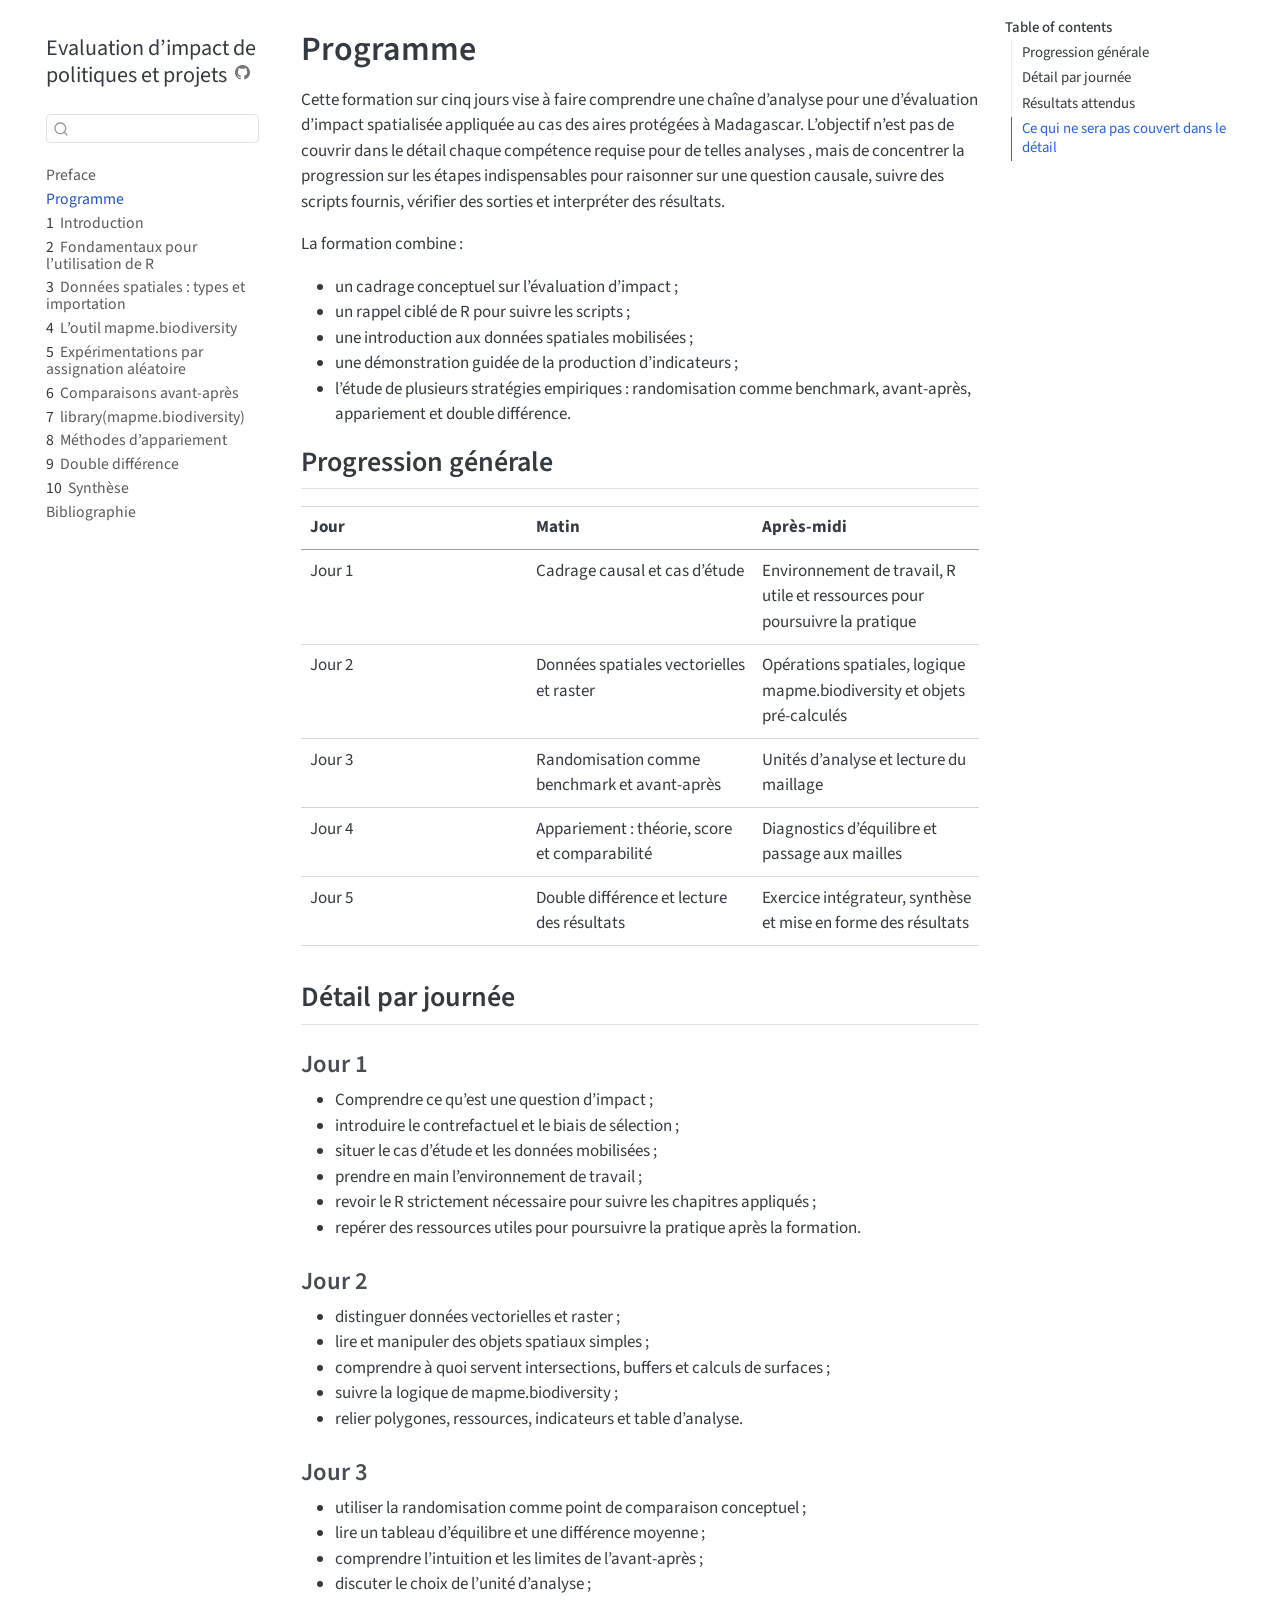
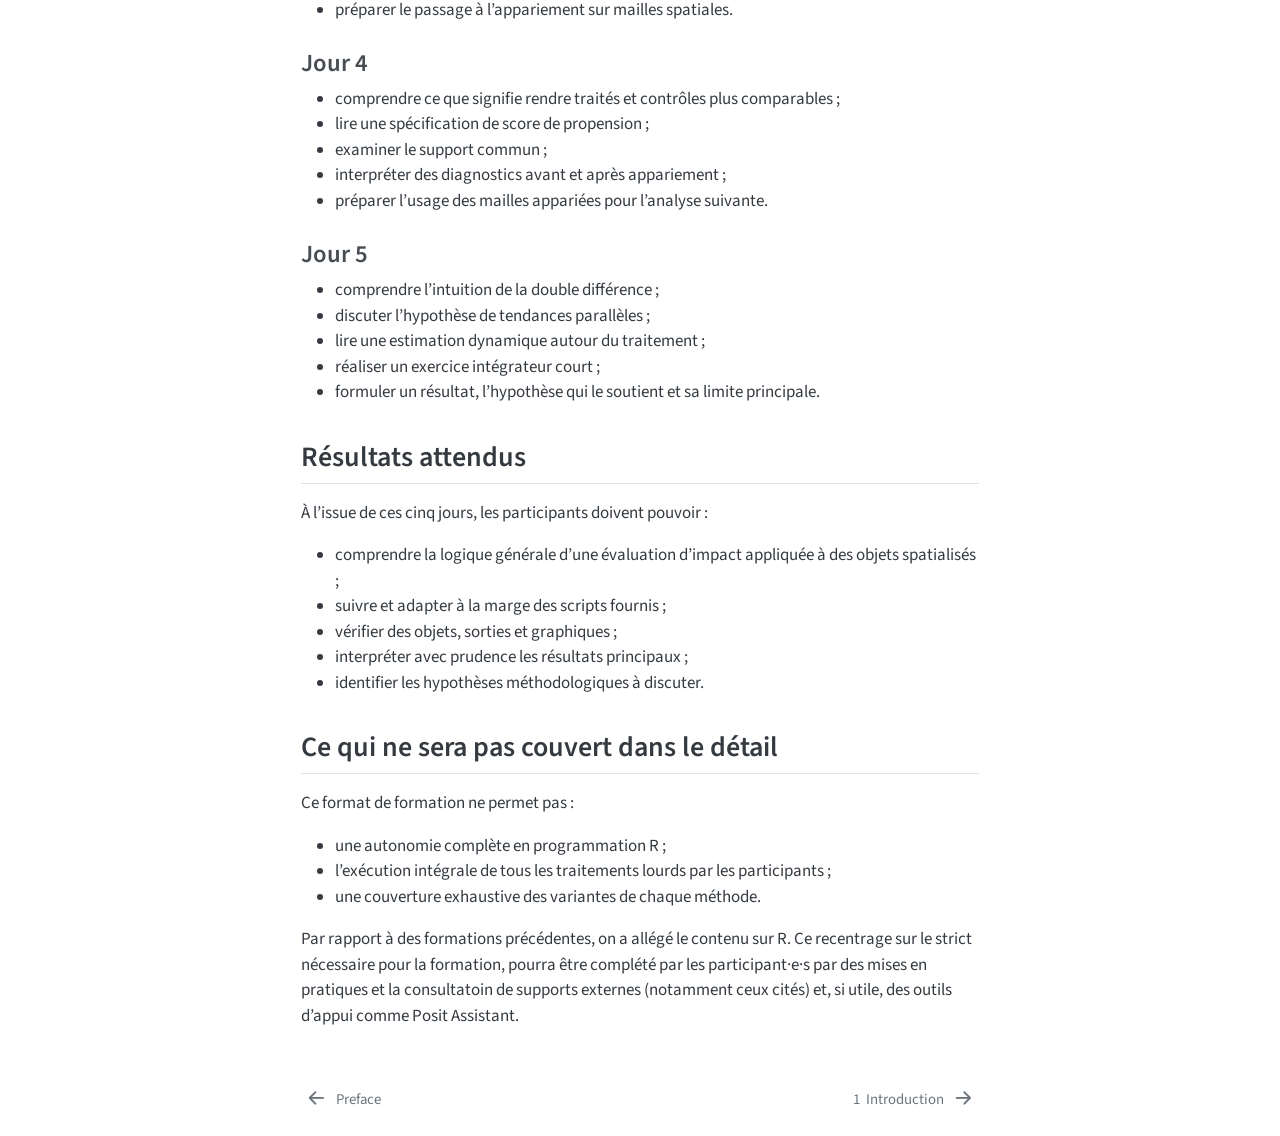
==== commit b40e0e78: "re-render" ====
--- a/docs/00_programme.html
+++ b/docs/00_programme.html
@@ -44,7 +44,7 @@
 <link href="site_libs/quarto-html/quarto-syntax-highlighting-7f8f88aac4f3542376d5c11b86a4c14d.css" rel="stylesheet" id="quarto-text-highlighting-styles">
 <script src="site_libs/bootstrap/bootstrap.min.js"></script>
 <link href="site_libs/bootstrap/bootstrap-icons.css" rel="stylesheet">
-<link href="site_libs/bootstrap/bootstrap-42dbb3e0b7494ecd87b8c353a4276dc5.min.css" rel="stylesheet" append-hash="true" id="quarto-bootstrap" data-mode="light">
+<link href="site_libs/bootstrap/bootstrap-0c4195a4947b29b824feb5edc89bc3b6.min.css" rel="stylesheet" append-hash="true" id="quarto-bootstrap" data-mode="light">
 <script id="quarto-search-options" type="application/json">{
   "location": "sidebar",
   "copy-button": false,
@@ -211,7 +211,7 @@
   <li><a href="#jour-5" id="toc-jour-5" class="nav-link" data-scroll-target="#jour-5">Jour 5</a></li>
   </ul></li>
   <li><a href="#résultats-attendus" id="toc-résultats-attendus" class="nav-link" data-scroll-target="#résultats-attendus">Résultats attendus</a></li>
-  <li><a href="#ce-que-ce-format-ne-vise-pas" id="toc-ce-que-ce-format-ne-vise-pas" class="nav-link" data-scroll-target="#ce-que-ce-format-ne-vise-pas">Ce que ce format ne vise pas</a></li>
+  <li><a href="#ce-qui-ne-sera-pas-couvert-dans-le-détail" id="toc-ce-qui-ne-sera-pas-couvert-dans-le-détail" class="nav-link" data-scroll-target="#ce-qui-ne-sera-pas-couvert-dans-le-détail">Ce qui ne sera pas couvert dans le détail</a></li>
   </ul>
 </nav>
     </div>
@@ -237,7 +237,7 @@
 </header>
 
 
-<p>Cette formation sur cinq jours vise à faire comprendre une chaîne d’analyse pour une d’évaluation d’impact spatialisée appliquée au cas des aires protégées à Madagascar. L’objectif n’est pas de couvrir l’ensemble du programme initial à volume constant, mais de concentrer la progression sur les étapes indispensables pour raisonner sur une question causale, suivre des scripts fournis, vérifier des sorties et interpréter des résultats.</p>
+<p>Cette formation sur cinq jours vise à faire comprendre une chaîne d’analyse pour une d’évaluation d’impact spatialisée appliquée au cas des aires protégées à Madagascar. L’objectif n’est pas de couvrir dans le détail chaque compétence requise pour de telles analyses , mais de concentrer la progression sur les étapes indispensables pour raisonner sur une question causale, suivre des scripts fournis, vérifier des sorties et interpréter des résultats.</p>
 <p>La formation combine :</p>
 <ul>
 <li>un cadrage conceptuel sur l’évaluation d’impact ;</li>
@@ -320,7 +320,7 @@
 <li>lire un tableau d’équilibre et une différence moyenne ;</li>
 <li>comprendre l’intuition et les limites de l’avant-après ;</li>
 <li>discuter le choix de l’unité d’analyse ;</li>
-<li>préparer le passage au matching sur mailles.</li>
+<li>préparer le passage à l’appariement sur mailles spatiales.</li>
 </ul>
 </section>
 <section id="jour-4" class="level3">
@@ -355,8 +355,8 @@
 <li>identifier les hypothèses méthodologiques à discuter.</li>
 </ul>
 </section>
-<section id="ce-que-ce-format-ne-vise-pas" class="level2">
-<h2 class="anchored" data-anchor-id="ce-que-ce-format-ne-vise-pas">Ce que ce format ne vise pas</h2>
+<section id="ce-qui-ne-sera-pas-couvert-dans-le-détail" class="level2">
+<h2 class="anchored" data-anchor-id="ce-qui-ne-sera-pas-couvert-dans-le-détail">Ce qui ne sera pas couvert dans le détail</h2>
 <p>Ce format de formation ne permet pas :</p>
 <ul>
 <li>une autonomie complète en programmation R ;</li>
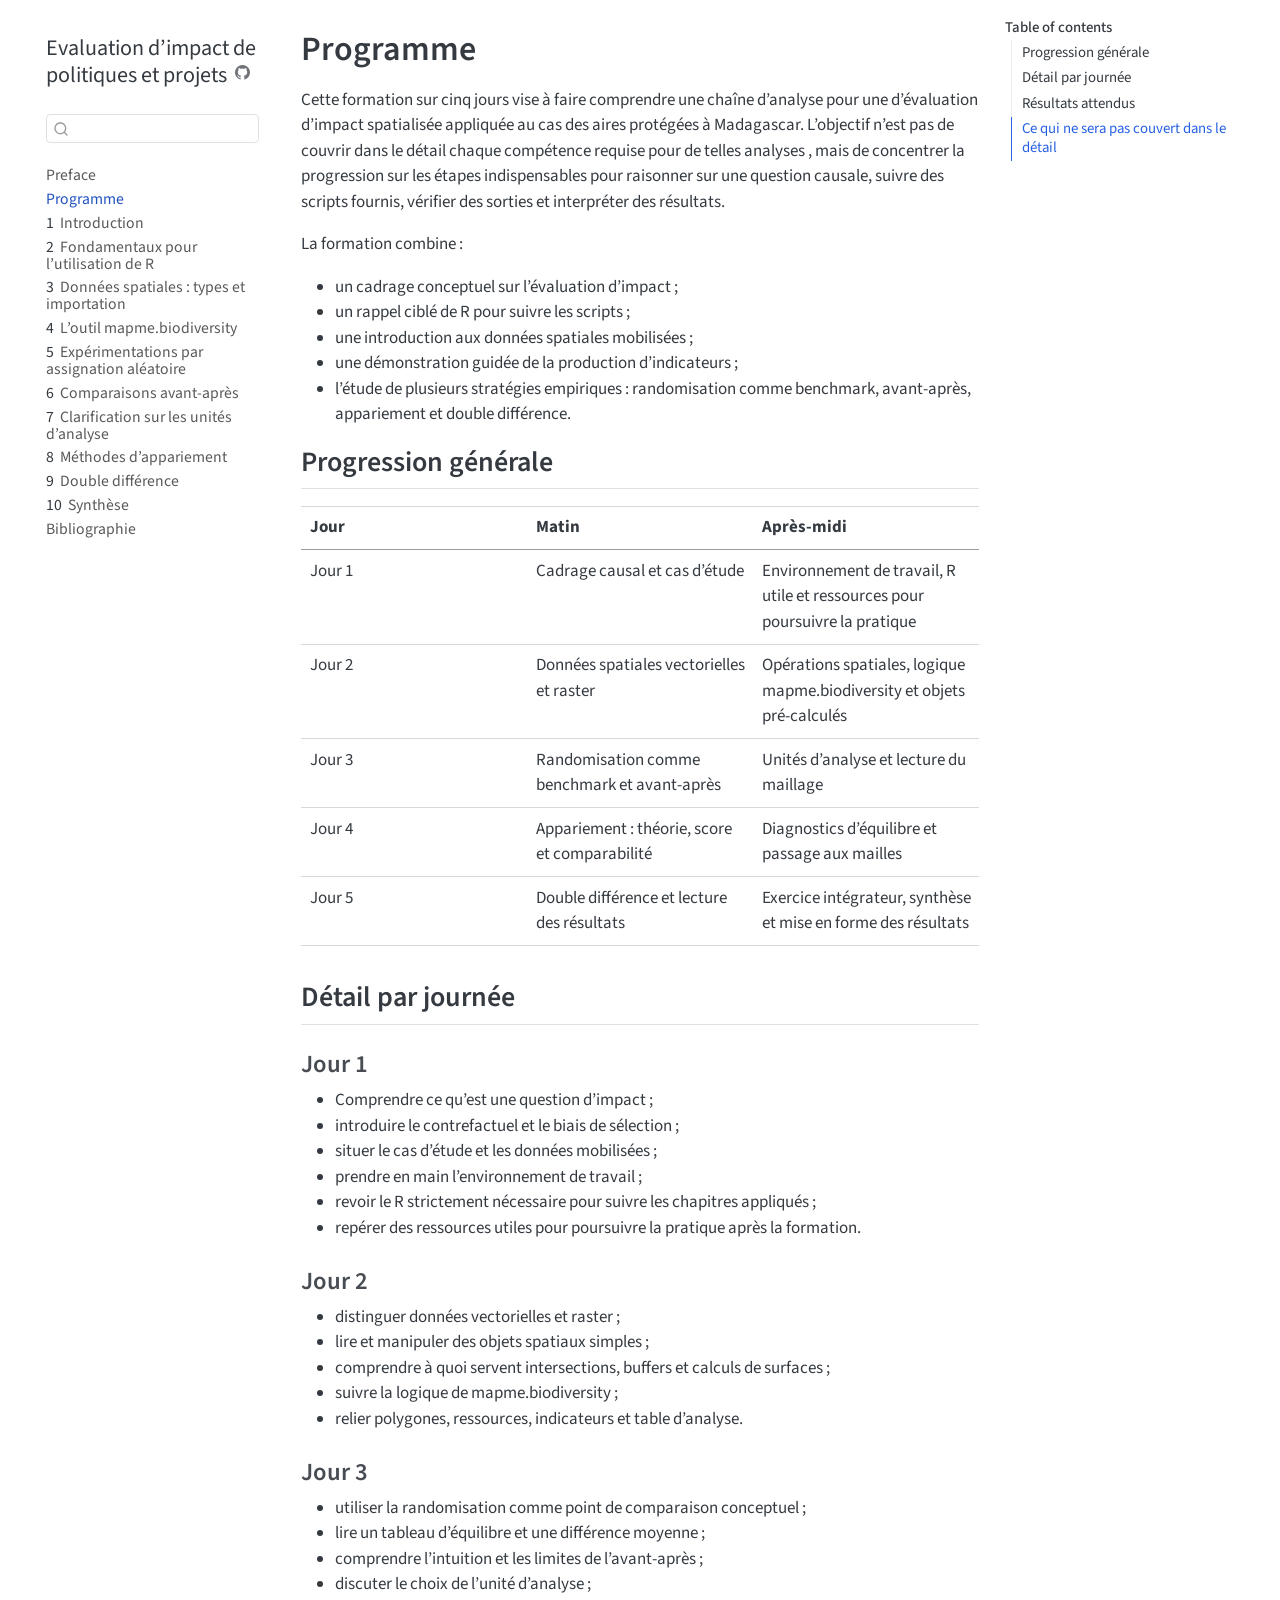
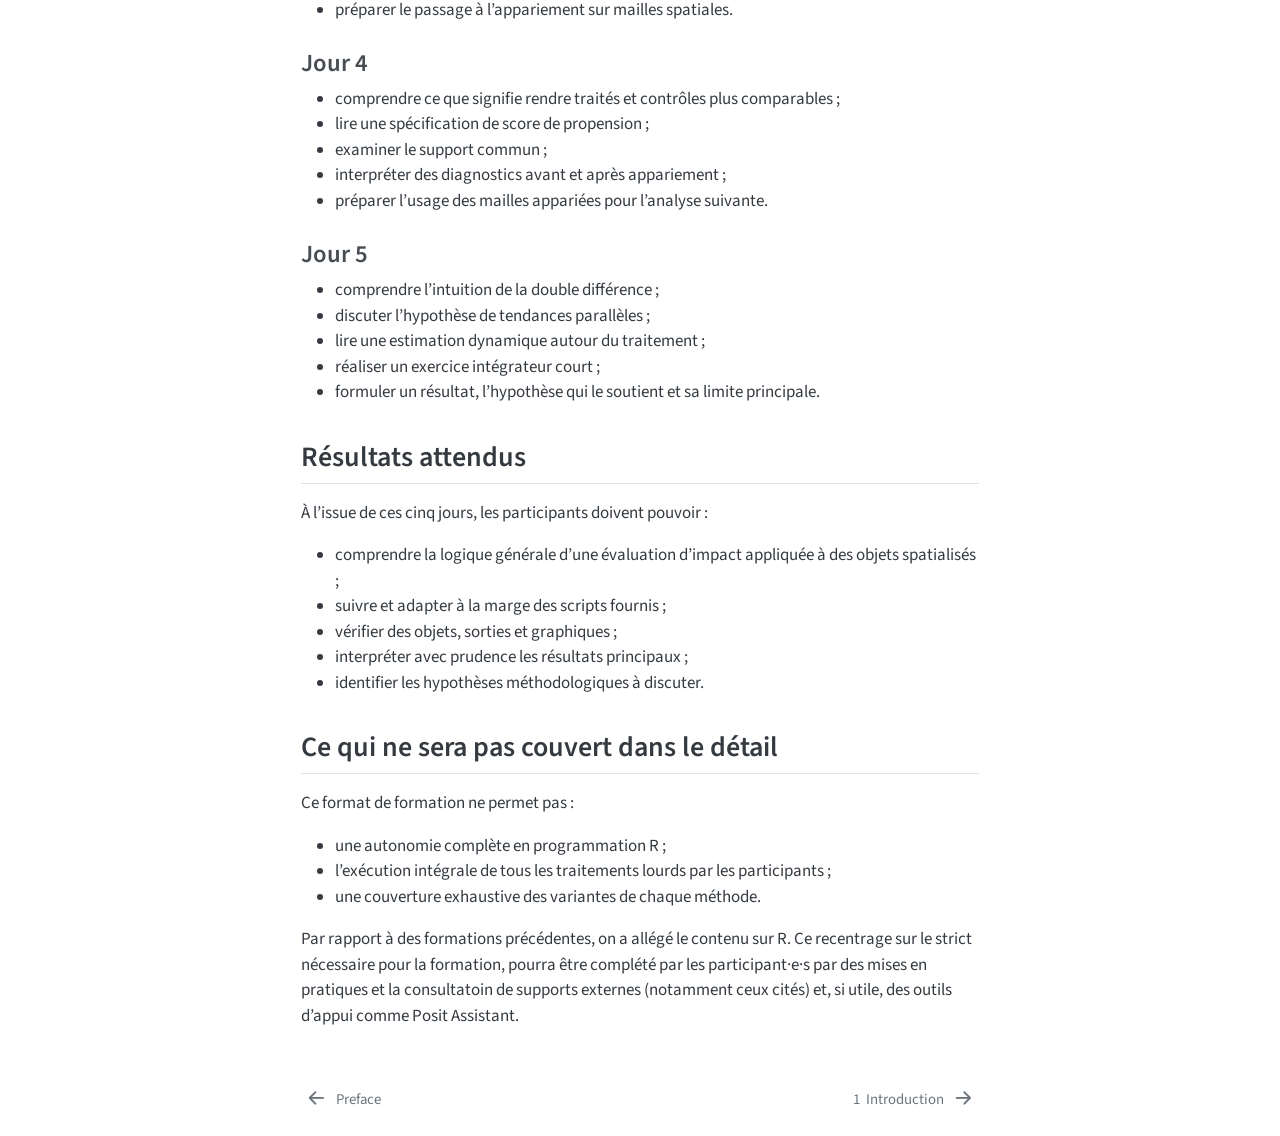
==== commit 2e4188eb: "rerender" ====
--- a/docs/00_programme.html
+++ b/docs/00_programme.html
@@ -164,7 +164,7 @@
         <li class="sidebar-item">
   <div class="sidebar-item-container"> 
   <a href="./07_unites_analyse.html" class="sidebar-item-text sidebar-link">
- <span class="menu-text"><span class="chapter-number">7</span>&nbsp; <span class="chapter-title">library(mapme.biodiversity)</span></span></a>
+ <span class="menu-text"><span class="chapter-number">7</span>&nbsp; <span class="chapter-title">Clarification sur les unités d’analyse</span></span></a>
   </div>
 </li>
         <li class="sidebar-item">
